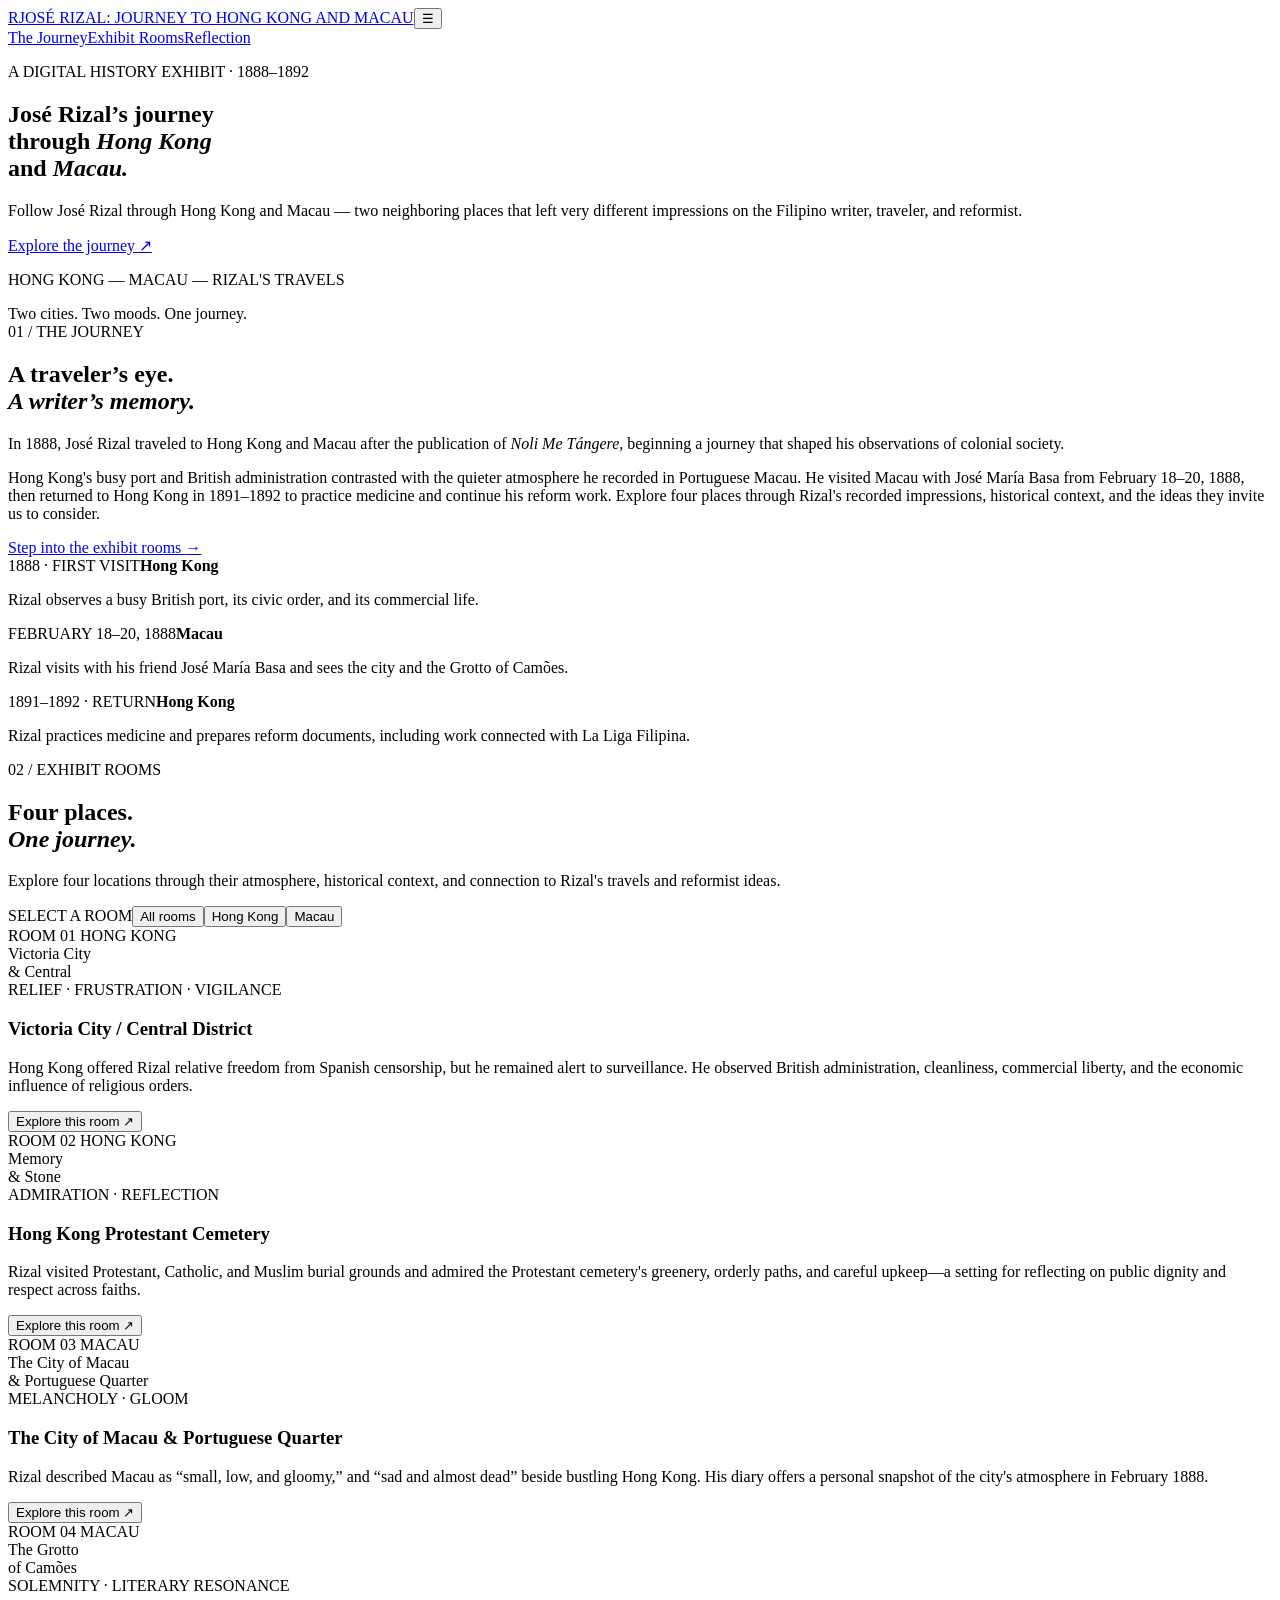
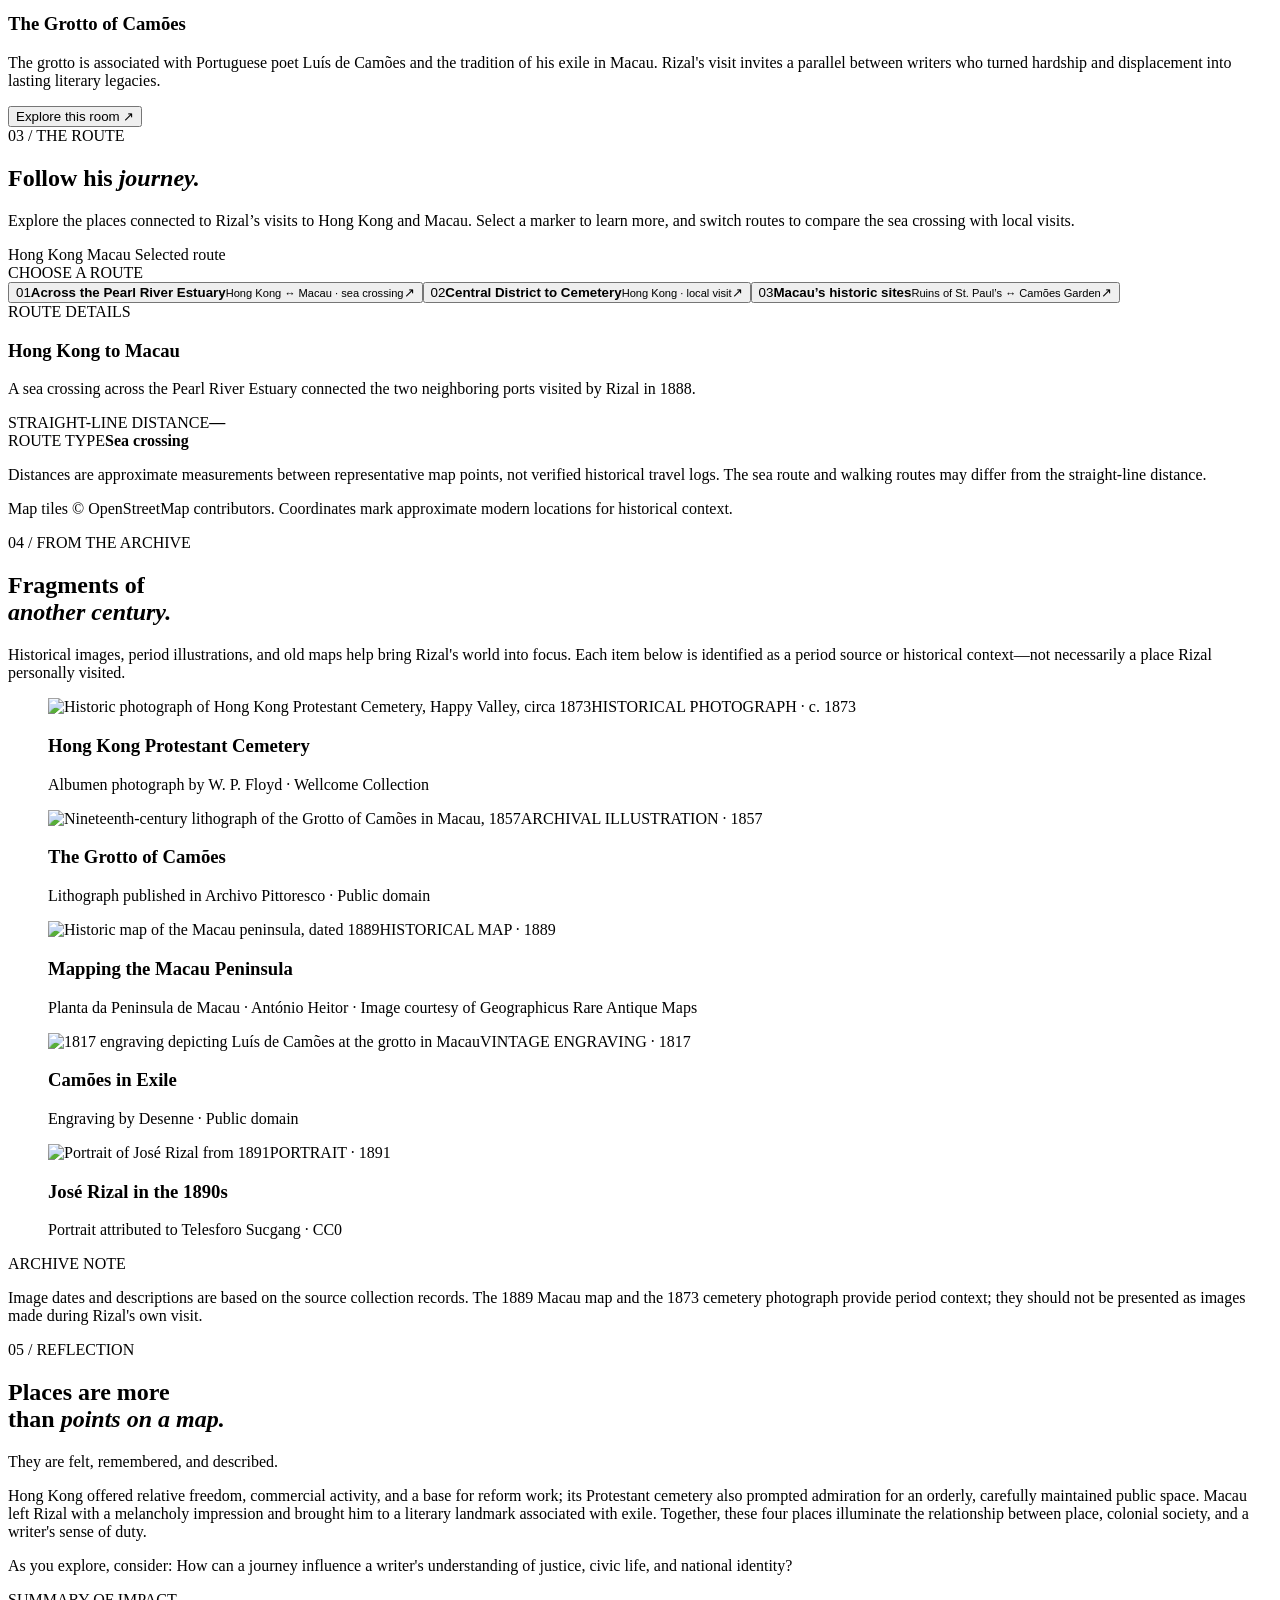
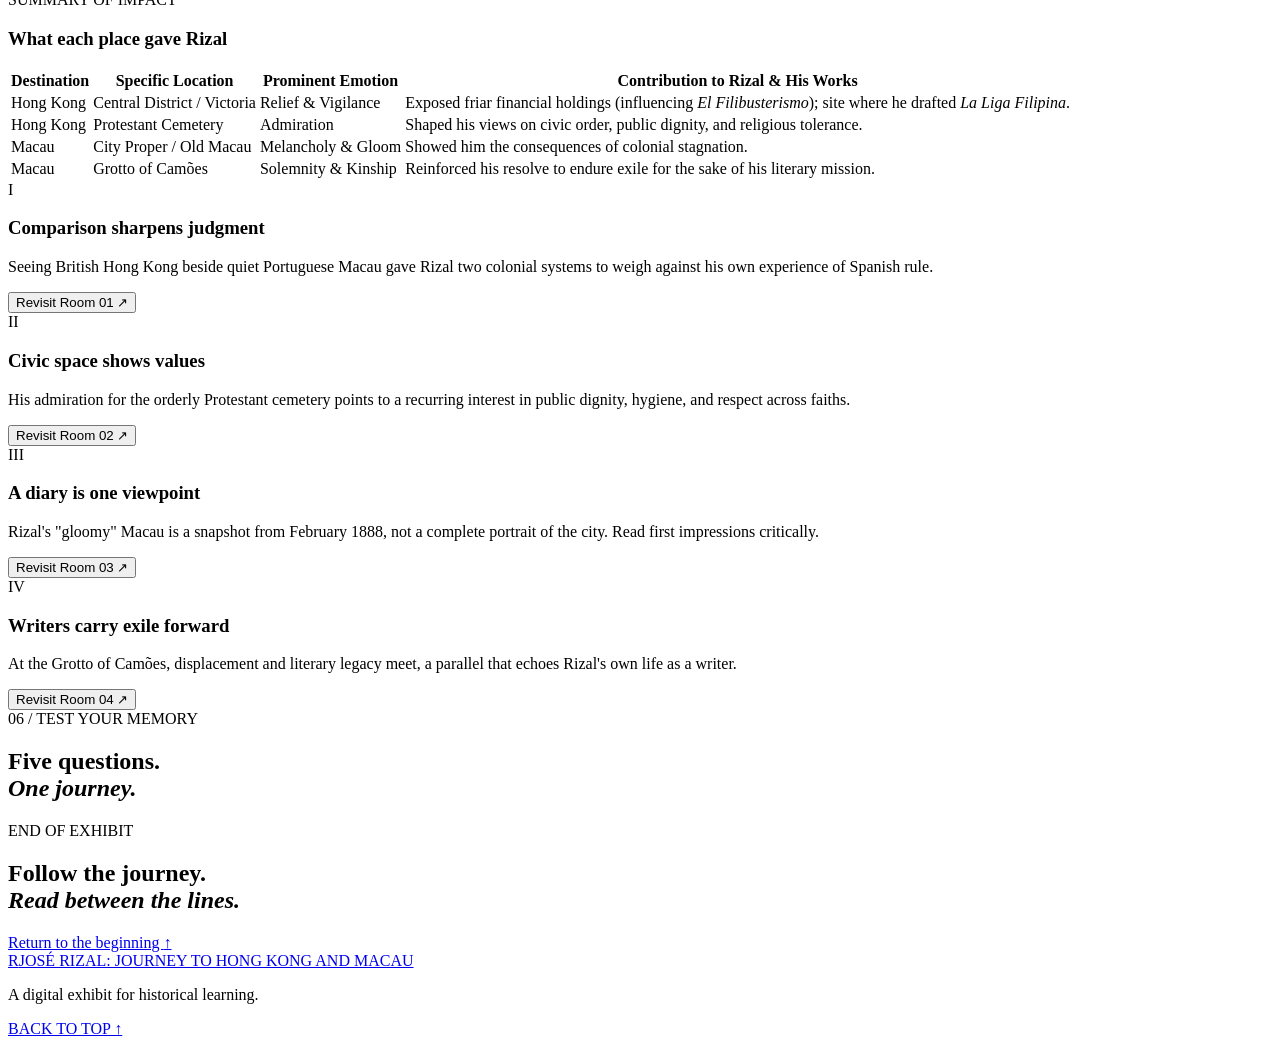
==== public/index.html @ ec613d75 "Add animation and design upgrades: progress bar, scroll reveal, animated route, hover effects, quiz " ====
<!DOCTYPE html>
<html lang="en">
<head>
<meta charset="UTF-8"><meta name="viewport" content="width=device-width, initial-scale=1">
<title>José Rizal: Journey to Hong Kong and Macau | Digital Exhibit</title>
<meta name="description" content="A digital exhibit tracing José Rizal's experiences in Hong Kong and Macau.">
<link rel="stylesheet" href="/theme.css">
<script src="https://cdn.tailwindcss.com"></script><script src="https://unpkg.com/alpinejs@3.x.x/dist/cdn.min.js" defer></script>
<link rel="preconnect" href="https://fonts.googleapis.com"><link href="https://fonts.googleapis.com/css2?family=DM+Sans:wght@400;500;600;700&family=Playfair+Display:wght@500;600;700&display=swap" rel="stylesheet">
<link rel="stylesheet" href="https://unpkg.com/leaflet@1.9.4/dist/leaflet.css" crossorigin=""/><style>.leaflet-container{font-family:"DM Sans",sans-serif}</style></head>
<body x-data="{menu:false, active:'all', modal:null}" class="antialiased">
<div class="progress-bar" id="pbar"></div><header class="site-nav"><a class="brand" href="#home"><span class="brand-mark">R</span><span>JOSÉ RIZAL: JOURNEY TO HONG KONG AND MACAU</span></a><button class="menu-toggle" @click="menu=!menu" aria-label="Toggle navigation">☰</button><nav :class="menu?'nav-links open':'nav-links'"><a href="#journey" @click="menu=false">The Journey</a><a href="#places" @click="menu=false">Exhibit Rooms</a><a href="#reflection" @click="menu=false">Reflection</a></nav></header>
<main id="home">
<section class="hero"><div class="hero-shade"></div><!-- Hero portrait removed as requested. --><div class="hero-copy"><p class="eyebrow"><span></span> A DIGITAL HISTORY EXHIBIT · 1888–1892</p><h1>José Rizal’s journey<br>through <em>Hong Kong</em><br>and <em>Macau.</em></h1><p class="hero-intro">Follow José Rizal through Hong Kong and Macau — two neighboring places that left very different impressions on the Filipino writer, traveler, and reformist.</p><a class="primary-link" href="/journey.html">Explore the journey <span>↗</span></a><p class="hero-note">HONG KONG <span>—</span> MACAU <span>—</span> RIZAL'S TRAVELS</p></div><!-- Travel Notes 1888–92 stamp removed for a cleaner hero. --><div class="hero-caption">Two cities. Two moods. One journey.</div></section>
<section id="journey" class="intro section-wrap"><div class="section-kicker">01 / THE JOURNEY</div><div class="intro-grid"><h2>A traveler’s eye.<br><em>A writer’s memory.</em></h2><div><p class="lead">In 1888, José Rizal traveled to Hong Kong and Macau after the publication of <em>Noli Me Tángere</em>, beginning a journey that shaped his observations of colonial society.</p><p>Hong Kong's busy port and British administration contrasted with the quieter atmosphere he recorded in Portuguese Macau. He visited Macau with José María Basa from February 18–20, 1888, then returned to Hong Kong in 1891–1892 to practice medicine and continue his reform work. Explore four places through Rizal's recorded impressions, historical context, and the ideas they invite us to consider.</p><a class="text-link" href="#places">Step into the exhibit rooms <span>→</span></a></div></div><div class="timeline"><div class="timeline-line"></div><div class="timeline-item"><span class="timeline-dot"></span><span class="timeline-date">1888 · FIRST VISIT</span><strong>Hong Kong</strong><p>Rizal observes a busy British port, its civic order, and its commercial life.</p></div><div class="timeline-item"><span class="timeline-dot"></span><span class="timeline-date">FEBRUARY 18–20, 1888</span><strong>Macau</strong><p>Rizal visits with his friend José María Basa and sees the city and the Grotto of Camões.</p></div><div class="timeline-item"><span class="timeline-dot"></span><span class="timeline-date">1891–1892 · RETURN</span><strong>Hong Kong</strong><p>Rizal practices medicine and prepares reform documents, including work connected with La Liga Filipina.</p></div></div></section>
<section id="places" class="rooms-section"><div class="section-wrap"><div class="section-kicker light">02 / EXHIBIT ROOMS</div><div class="rooms-heading"><div><h2>Four places.<br><em>One journey.</em></h2></div><p>Explore four locations through their atmosphere, historical context, and connection to Rizal's travels and reformist ideas.</p></div><div class="filter-row"><span>SELECT A ROOM</span><button :class="active==='all'?'filter active':'filter'" @click="active='all'">All rooms</button><button :class="active==='hongkong'?'filter active':'filter'" @click="active='hongkong'">Hong Kong</button><button :class="active==='macau'?'filter active':'filter'" @click="active='macau'">Macau</button></div>
<div class="room-grid"><article class="room-card" x-show="active==='all'||active==='hongkong'"><div class="room-image hongkong-image"><div class="image-label">ROOM 01 <span>HONG KONG</span></div><div class="image-overlay-title">Victoria City<br>& Central</div></div><div class="room-content"><div class="room-meta">RELIEF · FRUSTRATION · VIGILANCE</div><h3>Victoria City / Central District</h3><p>Hong Kong offered Rizal relative freedom from Spanish censorship, but he remained alert to surveillance. He observed British administration, cleanliness, commercial liberty, and the economic influence of religious orders.</p><button class="room-link" @click="modal='hongkong'">Explore this room <span>↗</span></button></div></article>
<article class="room-card" x-show="active==='all'||active==='hongkong'"><div class="room-image cemetery-image"><div class="image-label">ROOM 02 <span>HONG KONG</span></div><div class="image-overlay-title">Memory<br>& Stone</div></div><div class="room-content"><div class="room-meta">ADMIRATION · REFLECTION</div><h3>Hong Kong Protestant Cemetery</h3><p>Rizal visited Protestant, Catholic, and Muslim burial grounds and admired the Protestant cemetery's greenery, orderly paths, and careful upkeep—a setting for reflecting on public dignity and respect across faiths.</p><button class="room-link" @click="modal='cemetery'">Explore this room <span>↗</span></button></div></article>
<article class="room-card" x-show="active==='all'||active==='macau'"><div class="room-image portuguese-image"><div class="image-label">ROOM 03 <span>MACAU</span></div><div class="image-overlay-title">The City of Macau<br>& Portuguese Quarter</div></div><div class="room-content"><div class="room-meta">MELANCHOLY · GLOOM</div><h3>The City of Macau & Portuguese Quarter</h3><p>Rizal described Macau as “small, low, and gloomy,” and “sad and almost dead” beside bustling Hong Kong. His diary offers a personal snapshot of the city's atmosphere in February 1888.</p><button class="room-link" @click="modal='quarter'">Explore this room <span>↗</span></button></div></article>
<article class="room-card" x-show="active==='all'||active==='macau'"><div class="room-image camoes-image"><div class="image-label">ROOM 04 <span>MACAU</span></div><div class="image-overlay-title">The Grotto<br>of Camões</div></div><div class="room-content"><div class="room-meta">SOLEMNITY · LITERARY RESONANCE</div><h3>The Grotto of Camões</h3><p>The grotto is associated with Portuguese poet Luís de Camões and the tradition of his exile in Macau. Rizal's visit invites a parallel between writers who turned hardship and displacement into lasting literary legacies.</p><button class="room-link" @click="modal='camoes'">Explore this room <span>↗</span></button></div></article></div></div></section>
<section id="footsteps" class="footsteps-section"><div class="section-wrap"><div class="section-kicker">03 / THE ROUTE</div><div class="footsteps-heading"><div><h2>Follow his <em>journey.</em></h2></div><p>Explore the places connected to Rizal’s visits to Hong Kong and Macau. Select a marker to learn more, and switch routes to compare the sea crossing with local visits.</p></div><div class="footsteps-layout"><div class="footsteps-map-wrap"><div id="rizal-map" aria-label="Interactive map of José Rizal's Hong Kong and Macau journey"></div><div class="map-legend"><span><i class="legend-dot hk-dot"></i> Hong Kong</span><span><i class="legend-dot macau-dot"></i> Macau</span><span><i class="legend-line"></i> Selected route</span></div></div><aside class="route-panel"><div class="route-panel-kicker">CHOOSE A ROUTE</div><button class="route-choice active" data-route="ferry"><span class="route-number">01</span><span><strong>Across the Pearl River Estuary</strong><small>Hong Kong ↔ Macau · sea crossing</small></span><span class="route-arrow">↗</span></button><button class="route-choice" data-route="cemetery"><span class="route-number">02</span><span><strong>Central District to Cemetery</strong><small>Hong Kong · local visit</small></span><span class="route-arrow">↗</span></button><button class="route-choice" data-route="macau"><span class="route-number">03</span><span><strong>Macau’s historic sites</strong><small>Ruins of St. Paul’s ↔ Camões Garden</small></span><span class="route-arrow">↗</span></button><div class="route-detail" aria-live="polite"><span class="route-panel-kicker">ROUTE DETAILS</span><h3 id="route-title">Hong Kong to Macau</h3><p id="route-description">A sea crossing across the Pearl River Estuary connected the two neighboring ports visited by Rizal in 1888.</p><div class="route-stats"><div><span>STRAIGHT-LINE DISTANCE</span><strong id="route-distance">—</strong></div><div><span>ROUTE TYPE</span><strong id="route-type">Sea crossing</strong></div></div><p class="route-note">Distances are approximate measurements between representative map points, not verified historical travel logs. The sea route and walking routes may differ from the straight-line distance.</p></div></aside></div><p class="map-source-note">Map tiles © OpenStreetMap contributors. Coordinates mark approximate modern locations for historical context.</p></div></section><section id="archive" class="archive-section"><div class="section-wrap"><div class="section-kicker">04 / FROM THE ARCHIVE</div><div class="archive-heading"><div><h2>Fragments of<br><em>another century.</em></h2></div><p>Historical images, period illustrations, and old maps help bring Rizal's world into focus. Each item below is identified as a period source or historical context—not necessarily a place Rizal personally visited.</p></div><div class="archive-grid"><figure class="archive-card archive-wide"><img src="/cemetery-happy-valley.jpg" onerror="this.onerror=null;this.src='https://wellcomecollection.org/works/pehvdbnn/images?id=29767i&canvas=1200,800&fit=scale-down'" alt="Historic photograph of Hong Kong Protestant Cemetery, Happy Valley, circa 1873" loading="lazy"><span class="archive-type">HISTORICAL PHOTOGRAPH · c. 1873</span><h3>Hong Kong Protestant Cemetery</h3><p>Albumen photograph by W. P. Floyd · Wellcome Collection</p></figure><figure class="archive-card"><img src="https://commons.wikimedia.org/wiki/Special:FilePath/Macau%2C_Gruta_de_Cam%C3%B5es_-_Archivo_Pittoresco_%28Tomo_I%2C_n.%C2%BA_3%29.png" alt="Nineteenth-century lithograph of the Grotto of Camões in Macau, 1857" loading="lazy"><span class="archive-type">ARCHIVAL ILLUSTRATION · 1857</span><h3>The Grotto of Camões</h3><p>Lithograph published in Archivo Pittoresco · Public domain</p></figure><figure class="archive-card"><img src="/macau-map-1889.jpg" onerror="this.onerror=null;this.src='https://tile.loc.gov/storage-services/service/gmd/gmd5/g7824/g7824m/gct00001/'" style="object-position:center 68%" alt="Historic map of the Macau peninsula, dated 1889" loading="lazy"><span class="archive-type">HISTORICAL MAP · 1889</span><h3>Mapping the Macau Peninsula</h3><p>Planta da Peninsula de Macau · António Heitor · Image courtesy of Geographicus Rare Antique Maps</p></figure><figure class="archive-card"><img src="https://commons.wikimedia.org/wiki/Special:FilePath/Desenne_-_Cam%C3%B5es_na_gruta_de_Macau.jpg" alt="1817 engraving depicting Luís de Camões at the grotto in Macau" loading="lazy"><span class="archive-type">VINTAGE ENGRAVING · 1817</span><h3>Camões in Exile</h3><p>Engraving by Desenne · Public domain</p></figure><figure class="archive-card"><img src="https://commons.wikimedia.org/wiki/Special:FilePath/Portrait_of_Jos%C3%A9_Rizal_%281891%29.jpg" alt="Portrait of José Rizal from 1891" loading="lazy"><span class="archive-type">PORTRAIT · 1891</span><h3>José Rizal in the 1890s</h3><p>Portrait attributed to Telesforo Sucgang · CC0</p></figure></div><div class="archive-note"><span>ARCHIVE NOTE</span><p>Image dates and descriptions are based on the source collection records. The 1889 Macau map and the 1873 cemetery photograph provide period context; they should not be presented as images made during Rizal's own visit.</p></div></div></section><section id="reflection" class="reflection section-wrap"><div class="section-kicker">05 / REFLECTION</div><div class="reflection-grid"><div><h2>Places are more<br>than <em>points on a map.</em></h2></div><div><p class="lead">They are felt, remembered, and described.</p><p>Hong Kong offered relative freedom, commercial activity, and a base for reform work; its Protestant cemetery also prompted admiration for an orderly, carefully maintained public space. Macau left Rizal with a melancholy impression and brought him to a literary landmark associated with exile. Together, these four places illuminate the relationship between place, colonial society, and a writer's sense of duty.</p><p class="reflection-small">As you explore, consider: How can a journey influence a writer's understanding of justice, civic life, and national identity?</p></div></div><div class="impact"><div class="section-kicker">SUMMARY OF IMPACT</div><h3 class="impact-title">What each place gave Rizal</h3><div class="impact-scroll"><table class="impact-table"><thead><tr><th>Destination</th><th>Specific Location</th><th>Prominent Emotion</th><th>Contribution to Rizal &amp; His Works</th></tr></thead><tbody><tr><td>Hong Kong</td><td>Central District / Victoria</td><td>Relief &amp; Vigilance</td><td>Exposed friar financial holdings (influencing <em>El Filibusterismo</em>); site where he drafted <em>La Liga Filipina</em>.</td></tr><tr><td>Hong Kong</td><td>Protestant Cemetery</td><td>Admiration</td><td>Shaped his views on civic order, public dignity, and religious tolerance.</td></tr><tr><td>Macau</td><td>City Proper / Old Macau</td><td>Melancholy &amp; Gloom</td><td>Showed him the consequences of colonial stagnation.</td></tr><tr><td>Macau</td><td>Grotto of Camões</td><td>Solemnity &amp; Kinship</td><td>Reinforced his resolve to endure exile for the sake of his literary mission.</td></tr></tbody></table></div></div><div class="takeaways"><div class="takeaway"><span class="takeaway-num">I</span><h3>Comparison sharpens judgment</h3><p>Seeing British Hong Kong beside quiet Portuguese Macau gave Rizal two colonial systems to weigh against his own experience of Spanish rule.</p><button class="room-link" @click="modal='hongkong'">Revisit Room 01 <span>↗</span></button></div><div class="takeaway"><span class="takeaway-num">II</span><h3>Civic space shows values</h3><p>His admiration for the orderly Protestant cemetery points to a recurring interest in public dignity, hygiene, and respect across faiths.</p><button class="room-link" @click="modal='cemetery'">Revisit Room 02 <span>↗</span></button></div><div class="takeaway"><span class="takeaway-num">III</span><h3>A diary is one viewpoint</h3><p>Rizal's "gloomy" Macau is a snapshot from February 1888, not a complete portrait of the city. Read first impressions critically.</p><button class="room-link" @click="modal='quarter'">Revisit Room 03 <span>↗</span></button></div><div class="takeaway"><span class="takeaway-num">IV</span><h3>Writers carry exile forward</h3><p>At the Grotto of Camões, displacement and literary legacy meet, a parallel that echoes Rizal's own life as a writer.</p><button class="room-link" @click="modal='camoes'">Revisit Room 04 <span>↗</span></button></div></div></section>
<section id="quiz" class="quiz section-wrap" x-data="quiz()"><div class="section-kicker">06 / TEST YOUR MEMORY</div><h2 class="quiz-title">Five questions.<br><em>One journey.</em></h2><div class="quiz-card"><template x-if="!done"><div><div class="quiz-count" x-text="'QUESTION '+(i+1)+' OF '+qs.length"></div><h3 x-text="qs[i].q"></h3><div class="quiz-options"><template x-for="(opt,n) in qs[i].o" :key="n"><button class="quiz-opt" :class="picked===null?'':(n===qs[i].a?'right':(n===picked?'wrong':'dim'))" @click="pick(n)" x-text="opt"></button></template></div><div class="quiz-foot" x-show="picked!==null"><span x-text="picked===qs[i].a?'Correct!':'Not quite. The right answer is highlighted.'"></span><button class="room-link" @click="next()" x-text="i<qs.length-1?'Next question →':'See my score →'"></button></div></div></template><template x-if="done"><div class="quiz-result"><div class="quiz-score" x-text="score+' / '+qs.length"></div><p x-text="score===qs.length?'A perfect journey. You read the exhibit closely.':(score>=3?'Well traveled. Revisit a room to sharpen the details.':'A good start. Step back into the rooms and try again.')"></p><button class="primary-link" @click="restart()">Try again <span>↻</span></button></div></template></div></section>
<section class="closing"><div class="closing-inner"><p class="eyebrow">END OF EXHIBIT</p><h2>Follow the journey.<br><em>Read between the lines.</em></h2><a class="primary-link" href="#home">Return to the beginning <span>↑</span></a></div></section>
</main><footer><a class="brand" href="#home"><span class="brand-mark">R</span><span>JOSÉ RIZAL: JOURNEY TO HONG KONG AND MACAU</span></a><p>A digital exhibit for historical learning.</p><a href="#home">BACK TO TOP ↑</a></footer>
<div class="modal-backdrop" x-show="modal" x-transition.opacity @click.self="modal=null" @keydown.escape.window="modal=null" style="display:none"><section class="exhibit-modal" role="dialog" aria-modal="true"><button class="modal-close" @click="modal=null" aria-label="Close exhibit">×</button><template x-if="modal==='hongkong'"><div><p class="section-kicker">ROOM 01 / HONG KONG</p><h2>Victoria City / Central District</h2><p class="modal-lead">A bustling port and a meeting place of cultures.</p><p><strong>Prominent emotion: relief mixed with frustration and vigilance.</strong></p><p><strong>Historical context</strong><br>Rizal first visited Hong Kong in 1888 and returned in 1891–1892, when he set up an eye-clinic practice. Away from Spanish colonial authority, he could observe a different system of administration, although he remained concerned about surveillance by Spanish agents, including José Sainz de Varanda.</p><p><strong>Observations and contribution</strong><br>He noted the city's cleanliness, commercial activity, and relative freedom of expression. His observations of the Dominican Order's property and financial holdings formed part of the wider context of his criticism of friar power, themes also explored in <em>El Filibusterismo</em>. During his 1892 stay, Hong Kong was a base for preparing the constitution and bylaws of <em>La Liga Filipina</em> and translating the <em>Declaration of the Rights of Man</em> into Tagalog (<em>Ang Mga Karapatan ng Tao</em>).</p><p class="modal-note">REFLECTION · How can comparing two colonial systems shape a person's ideas about governance, liberty, and reform?</p></div></template><template x-if="modal==='cemetery'"><div><p class="section-kicker">ROOM 02 / HONG KONG</p><h2>Hong Kong Protestant Cemetery</h2><p class="modal-lead">A place of memory within a changing city.</p><p><strong>Prominent emotion: admiration and reflection.</strong></p><p><strong>Historical context</strong><br>During his Hong Kong visits, Rizal toured local burial grounds, including Protestant, Catholic, and Muslim cemeteries. He was particularly struck by the Protestant cemetery's greenery, orderly pathways, and careful maintenance.</p><p><strong>Observations and contribution</strong><br>The cemetery gave him an example of a shared civic space maintained with dignity. The scene connects with broader reform-minded themes of public hygiene, civic responsibility, and respect among religious communities; this connection is best presented as an interpretation of his observations rather than proof of a single cause for his later ideas.</p><p class="modal-note">REFLECTION · What can the care of a public place reveal about a community's values?</p></div></template><template x-if="modal==='quarter'"><div><p class="section-kicker">ROOM 03 / MACAU</p><h2>The City of Macau & Portuguese Quarter</h2><p class="modal-lead">A historic urban landscape shaped by cultural exchange.</p><p><strong>Prominent emotion: melancholy and gloom.</strong></p><p><strong>Historical context</strong><br>Rizal visited Macau with José María Basa from February 18–20, 1888. In his diary, he described Macau as “small, low, and gloomy,” and as “sad and almost dead” compared with the bustling energy of Hong Kong.</p><p><strong>Observations and contribution</strong><br>His comparison offers a lens for discussing colonial stagnation and the limits of imperial presence alone as a measure of progress. The exhibit connects this impression to the importance of education, commerce, and civic engagement, while recognizing that a diary records one traveler's perspective rather than a complete assessment of Macau.</p><p class="modal-note">REFLECTION · Does a city's architecture tell the whole story of its social and economic life?</p></div></template><template x-if="modal==='camoes'"><div><p class="section-kicker">ROOM 04 / MACAU</p><h2>The Grotto of Camões</h2><p class="modal-lead">A literary landmark associated with exile and memory.</p><p><strong>Prominent emotion: solemnity and literary resonance.</strong></p><p>Rizal visited the grotto dedicated to Luís de Camões, Portugal's national poet, who is traditionally associated with composing part of his epic <em>Os Lusíadas</em> during exile in Macau. As a writer whose nationalist work also brought persecution and displacement, Rizal's visit invites a thoughtful parallel between literary service and devotion to one's country.</p><p class="modal-note">LOOK CLOSER · Consider how writers transform experiences of displacement into works that preserve cultural memory and national identity.</p></div></template></section></div>
<script src="https://unpkg.com/leaflet@1.9.4/dist/leaflet.js" crossorigin=""></script><script>
(function(){
if(!document.getElementById('rizal-map')||typeof L==='undefined')return;
const points={
 clinic:{name:'Central District / Rizal’s Hong Kong clinic area',coords:[22.2819,114.1550],region:'Hong Kong',note:'A representative point in Central District. Exact historical clinic coordinates are not asserted.'},
 cemetery:{name:'Hong Kong Protestant Cemetery',coords:[22.2687,114.1835],region:'Hong Kong',note:'The historic cemetery in Happy Valley, associated with Rizal’s observations of Hong Kong burial grounds.'},
 macau:{name:'Ruins of St. Paul’s',coords:[22.1977,113.5408],region:'Macau',note:'A landmark in the historic centre of Macau.'},
 camoes:{name:'Camões Garden and Grotto',coords:[22.2014,113.5428],region:'Macau',note:'The garden and grotto dedicated to the Portuguese poet Luís de Camões.'}
};
const map=L.map('rizal-map',{scrollWheelZoom:false}).setView([22.245,113.86],9);
L.tileLayer('https://{s}.tile.openstreetmap.org/{z}/{x}/{y}.png',{maxZoom:18,attribution:'&copy; OpenStreetMap contributors'}).addTo(map);
const colors={hk:'#a83d31',macau:'#334c40'};
Object.keys(points).forEach(k=>{const p=points[k];const color=k==='clinic'||k==='cemetery'?colors.hk:colors.macau;L.circleMarker(p.coords,{radius:7,color:'#fff',weight:2,fillColor:color,fillOpacity:1}).addTo(map).bindPopup('<strong>'+p.name+'</strong><br>'+p.region+'<br><span>'+p.note+'</span>');});
const ferryLine=L.polyline([points.clinic.coords,points.macau.coords],{color:'#a83d31',weight:4,opacity:.9,dashArray:'8 8',className:'route-flow'}).addTo(map);
const cemeteryLine=L.polyline([points.clinic.coords,points.cemetery.coords],{color:'#a83d31',weight:4,opacity:.9}).addTo(map);
const macauLine=L.polyline([points.macau.coords,points.camoes.coords],{color:'#334c40',weight:4,opacity:.9}).addTo(map);
function distance(a,b){const R=6371,rad=x=>x*Math.PI/180;const dLat=rad(b[0]-a[0]),dLon=rad(b[1]-a[1]);const h=Math.sin(dLat/2)**2+Math.cos(rad(a[0]))*Math.cos(rad(b[0]))*Math.sin(dLon/2)**2;return R*2*Math.atan2(Math.sqrt(h),Math.sqrt(1-h));}
function km(a,b){const n=distance(a,b);return n<1?(n*1000).toFixed(0)+' m':n.toFixed(1)+' km';}
const routes={
 ferry:{title:'Hong Kong to Macau',description:'A sea crossing across the Pearl River Estuary connected the two neighboring ports visited by Rizal in 1888.',distance:km(points.clinic.coords,points.macau.coords),type:'Sea crossing',line:ferryLine,bounds:[points.clinic.coords,points.macau.coords],show:['clinic','macau']},
 cemetery:{title:'Central District to Protestant Cemetery',description:'Compare Central District with the Protestant Cemetery in Happy Valley. The distance shown is straight-line, not a verified walking itinerary.',distance:km(points.clinic.coords,points.cemetery.coords),type:'Local visit',line:cemeteryLine,bounds:[points.clinic.coords,points.cemetery.coords],show:['clinic','cemetery']},
 macau:{title:'Macau historic sites',description:'Two nearby landmarks in Macau’s historic centre: the Ruins of St. Paul’s and Camões Garden and Grotto.',distance:km(points.macau.coords,points.camoes.coords),type:'Local visit',line:macauLine,bounds:[points.macau.coords,points.camoes.coords],show:['macau','camoes']}
};
function selectRoute(key){const r=routes[key];Object.keys(routes).forEach(k=>routes[k].line.setStyle({opacity:k===key?0.95:0.12,weight:k===key?4:2}));document.querySelectorAll('.route-choice').forEach(b=>b.classList.toggle('active',b.dataset.route===key));document.getElementById('route-title').textContent=r.title;document.getElementById('route-description').textContent=r.description;document.getElementById('route-distance').textContent=r.distance;document.getElementById('route-type').textContent=r.type;map.fitBounds(r.bounds,{padding:[45,45]});}
document.querySelectorAll('.route-choice').forEach(b=>b.addEventListener('click',()=>selectRoute(b.dataset.route)));
selectRoute('ferry');
setTimeout(()=>map.invalidateSize(),250);
})();
</script><script>
document.addEventListener('alpine:init',()=>{Alpine.data('quiz',()=>({i:0,picked:null,score:0,done:false,qs:[
{q:'Who traveled with Rizal to Macau in February 1888?',o:['José María Basa','José Sainz de Varanda','António Heitor','Luís de Camões'],a:0},
{q:'How did Rizal describe Macau in his diary?',o:['“Grand and glittering”','“Small, low, and gloomy”','“Loud and crowded”','“Bright and prosperous”'],a:1},
{q:'Which Hong Kong burial ground did Rizal admire most?',o:['The Muslim cemetery','The Catholic cemetery','The Protestant cemetery','A temple graveyard'],a:2},
{q:'What was prepared in Hong Kong during his 1892 stay?',o:['A map of Macau','The constitution and bylaws of La Liga Filipina','A treaty with Portugal','A Spanish dictionary'],a:1},
{q:'Whose grotto did Rizal visit in Macau?',o:['Vasco da Gama','Francis Xavier','Luís de Camões','Ferdinand Magellan'],a:2}],
pick(n){if(this.picked!==null)return;this.picked=n;if(n===this.qs[this.i].a)this.score++},
next(){if(this.i<this.qs.length-1){this.i++;this.picked=null}else{this.done=true}},
restart(){this.i=0;this.picked=null;this.score=0;this.done=false}}))});
(function(){
var bar=document.getElementById('pbar');
function onScroll(){var h=document.documentElement;var max=h.scrollHeight-h.clientHeight;if(bar)bar.style.width=(max>0?(h.scrollTop/max)*100:0)+'%'}
window.addEventListener('scroll',onScroll,{passive:true});onScroll();
if(window.matchMedia('(prefers-reduced-motion: reduce)').matches||!('IntersectionObserver' in window))return;
var io=new IntersectionObserver(function(es){es.forEach(function(e){if(e.isIntersecting){e.target.classList.add('in');io.unobserve(e.target)}})},{threshold:.12});
document.querySelectorAll('.intro-grid,.timeline-item,.room-card,.footsteps-layout,.archive-card,.impact,.takeaway,.reflection-grid,.quiz-card').forEach(function(el,k){el.classList.add('reveal');el.style.transitionDelay=((k%3)*90)+'ms';io.observe(el)});
})();
</script><style>@media(max-width:900px){.footsteps-layout{grid-template-columns:1fr}.footsteps-heading{display:block}.footsteps-heading>p{margin-top:18px}#rizal-map{height:420px}}@media(max-width:720px){.footsteps-section .section-wrap{padding-top:70px;padding-bottom:70px}.footsteps-heading h2{font-size:43px}.footsteps-layout{gap:16px}.route-panel{padding:17px}#rizal-map{height:360px;min-height:320px}.route-stats{grid-template-columns:1fr 1fr}}@media(prefers-reduced-motion:reduce){.route-choice{transition:none}}</style></body></html>
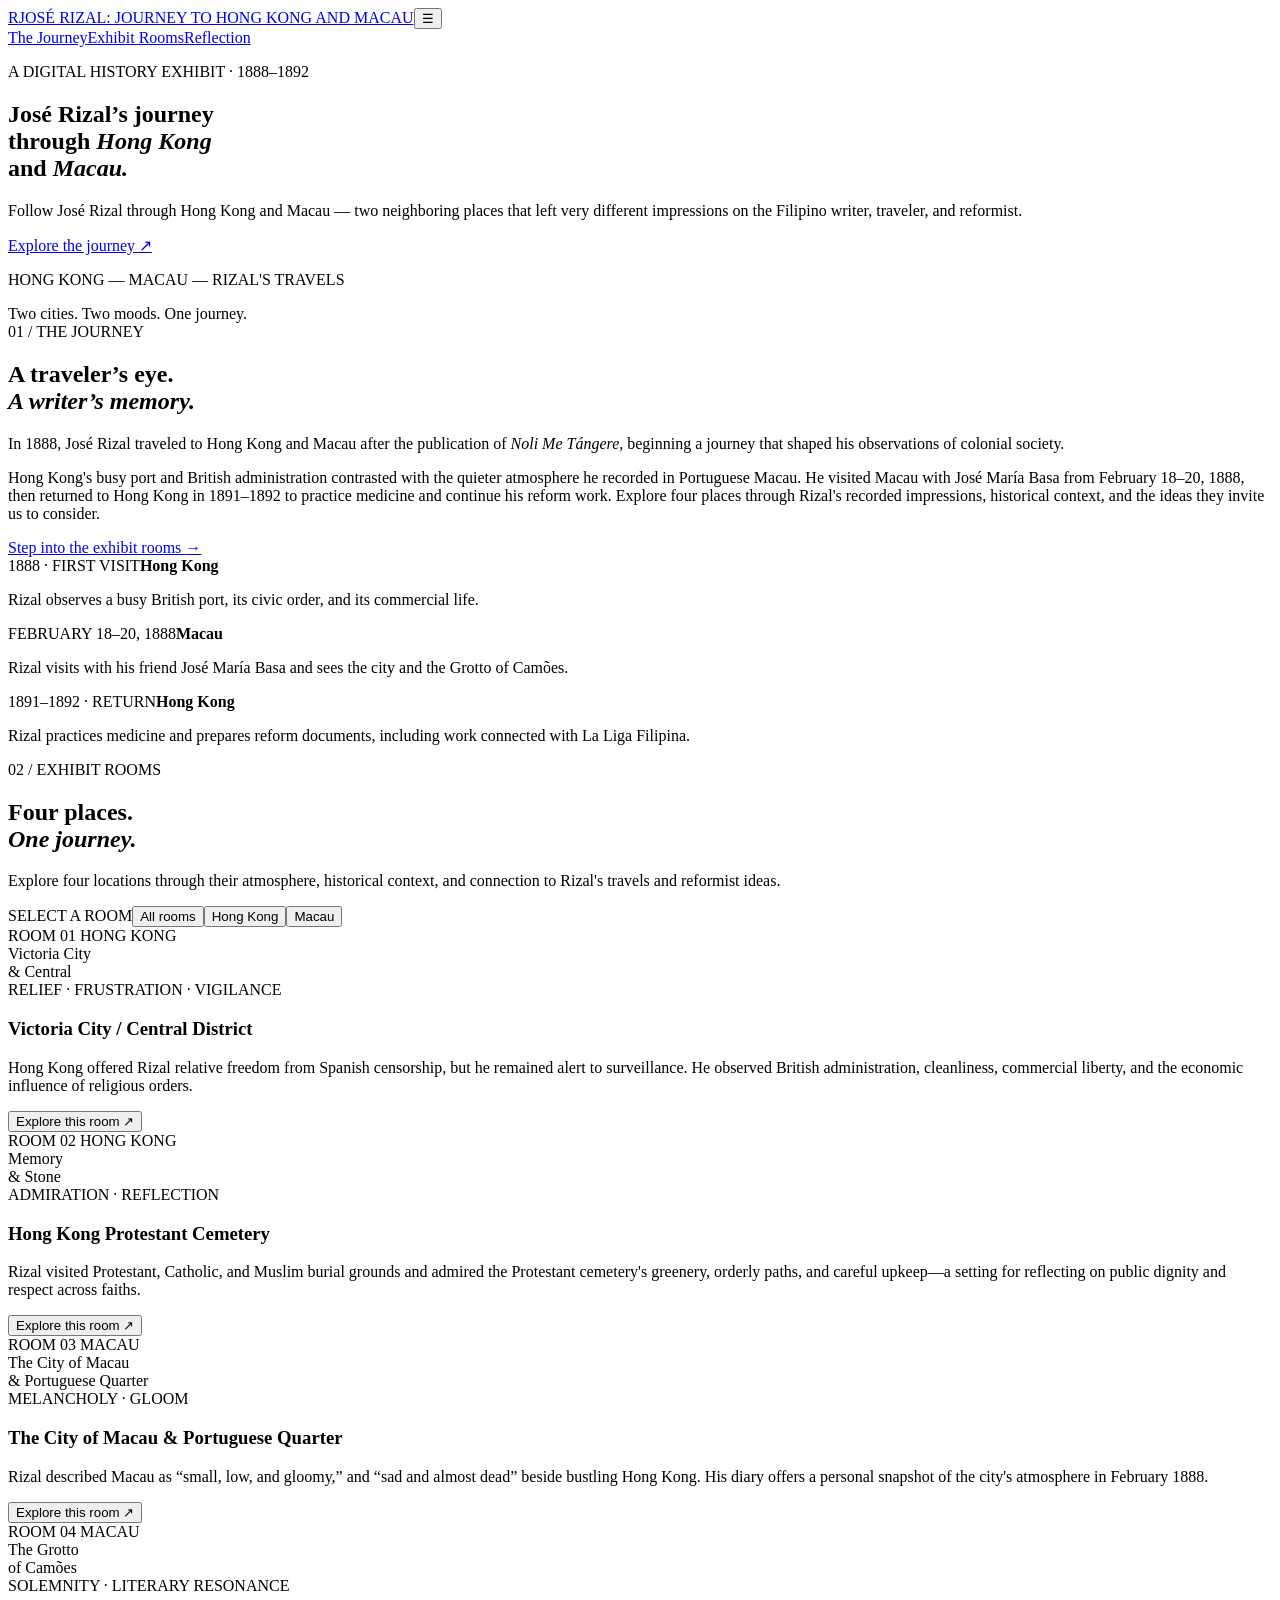
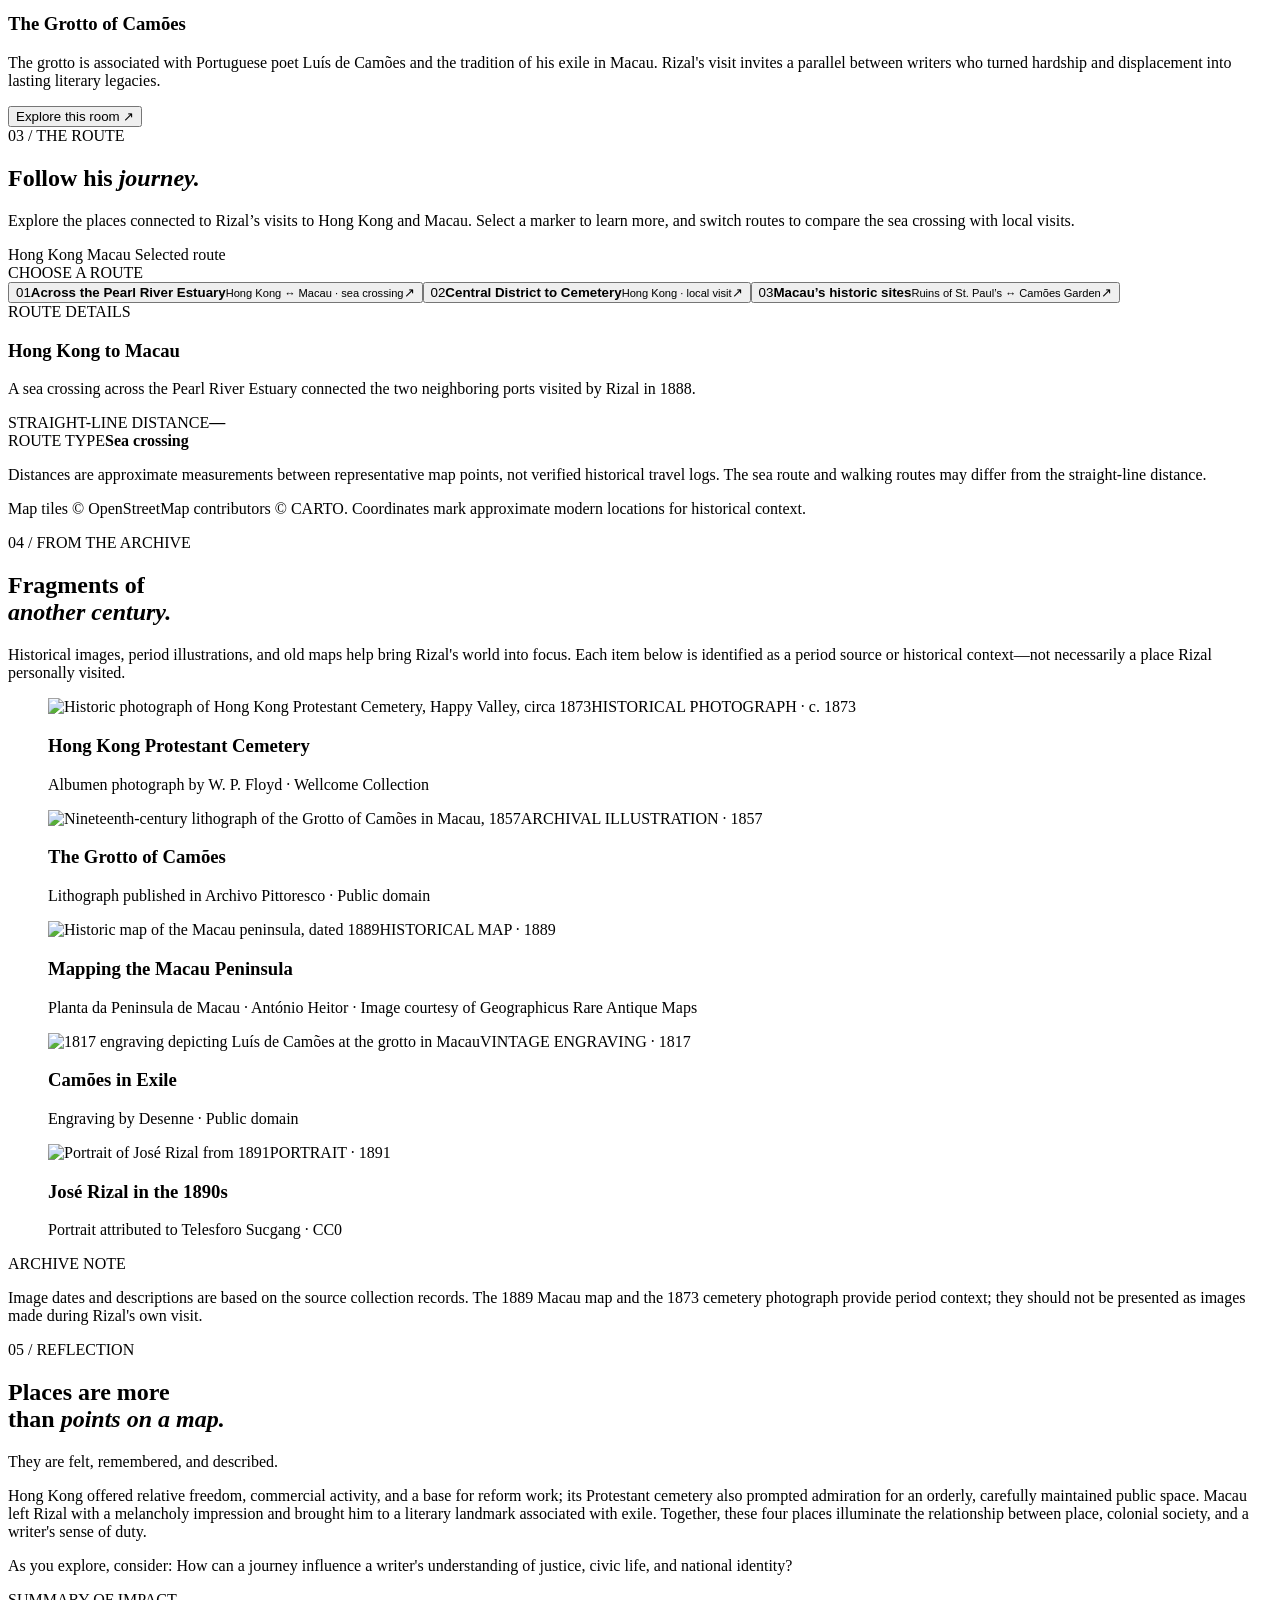
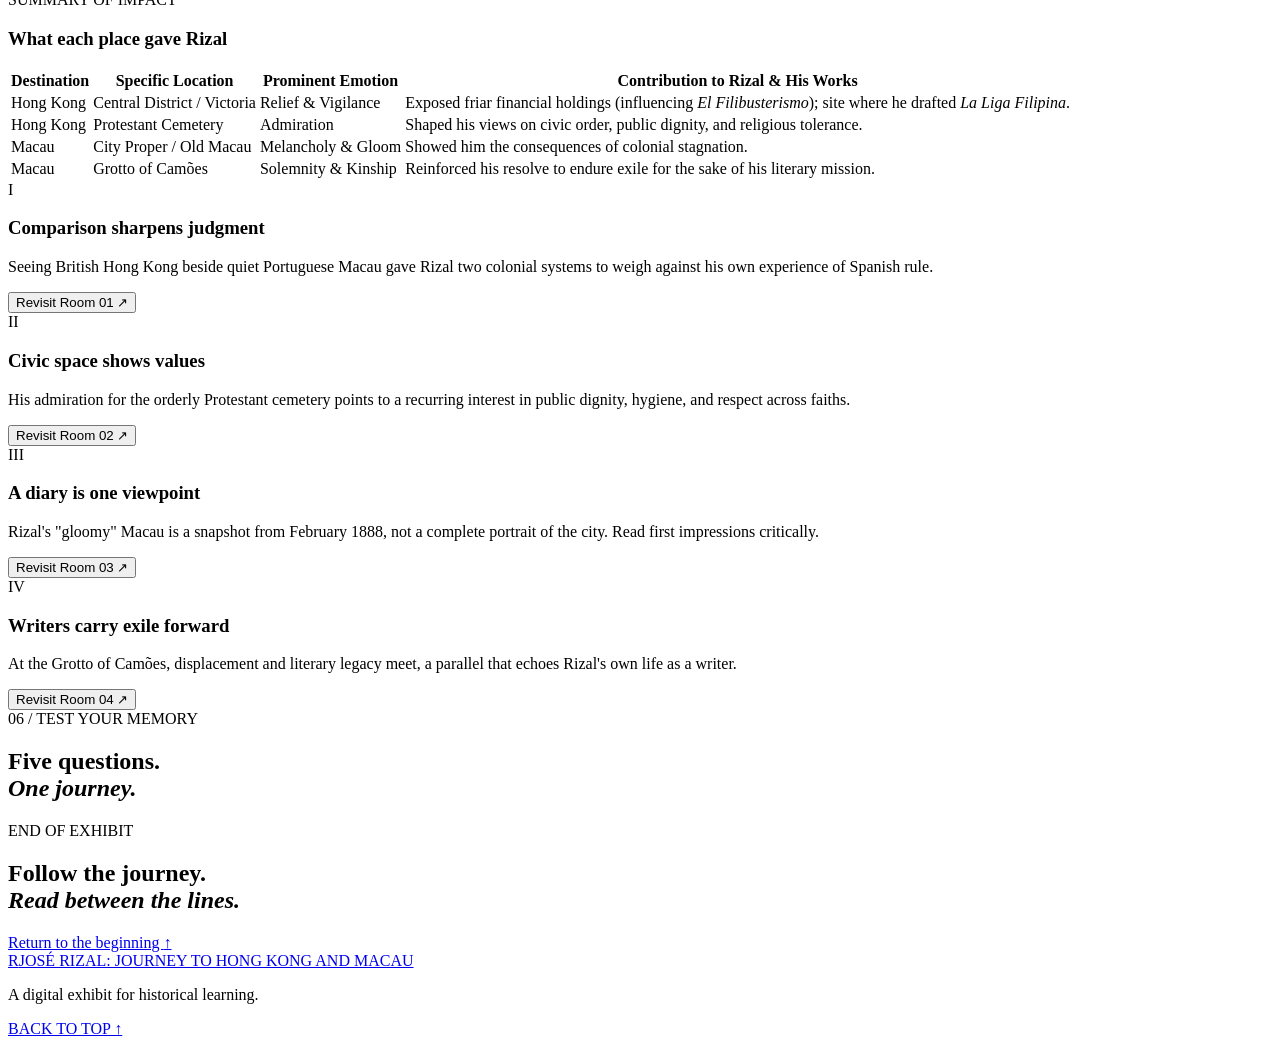
==== commit 43cf7488: "Make the map look clean and neat Lighter CARTO map style, drawn ferry and footprint icons instead of" ====
--- a/public/index.html
+++ b/public/index.html
@@ -18,7 +18,7 @@
 <article class="room-card" x-show="active==='all'||active==='hongkong'"><div class="room-image cemetery-image"><div class="image-label">ROOM 02 <span>HONG KONG</span></div><div class="image-overlay-title">Memory<br>& Stone</div></div><div class="room-content"><div class="room-meta">ADMIRATION · REFLECTION</div><h3>Hong Kong Protestant Cemetery</h3><p>Rizal visited Protestant, Catholic, and Muslim burial grounds and admired the Protestant cemetery's greenery, orderly paths, and careful upkeep—a setting for reflecting on public dignity and respect across faiths.</p><button class="room-link" @click="modal='cemetery'">Explore this room <span>↗</span></button></div></article>
 <article class="room-card" x-show="active==='all'||active==='macau'"><div class="room-image portuguese-image"><div class="image-label">ROOM 03 <span>MACAU</span></div><div class="image-overlay-title">The City of Macau<br>& Portuguese Quarter</div></div><div class="room-content"><div class="room-meta">MELANCHOLY · GLOOM</div><h3>The City of Macau & Portuguese Quarter</h3><p>Rizal described Macau as “small, low, and gloomy,” and “sad and almost dead” beside bustling Hong Kong. His diary offers a personal snapshot of the city's atmosphere in February 1888.</p><button class="room-link" @click="modal='quarter'">Explore this room <span>↗</span></button></div></article>
 <article class="room-card" x-show="active==='all'||active==='macau'"><div class="room-image camoes-image"><div class="image-label">ROOM 04 <span>MACAU</span></div><div class="image-overlay-title">The Grotto<br>of Camões</div></div><div class="room-content"><div class="room-meta">SOLEMNITY · LITERARY RESONANCE</div><h3>The Grotto of Camões</h3><p>The grotto is associated with Portuguese poet Luís de Camões and the tradition of his exile in Macau. Rizal's visit invites a parallel between writers who turned hardship and displacement into lasting literary legacies.</p><button class="room-link" @click="modal='camoes'">Explore this room <span>↗</span></button></div></article></div></div></section>
-<section id="footsteps" class="footsteps-section"><div class="section-wrap"><div class="section-kicker">03 / THE ROUTE</div><div class="footsteps-heading"><div><h2>Follow his <em>journey.</em></h2></div><p>Explore the places connected to Rizal’s visits to Hong Kong and Macau. Select a marker to learn more, and switch routes to compare the sea crossing with local visits.</p></div><div class="footsteps-layout"><div class="footsteps-map-wrap"><div id="rizal-map" aria-label="Interactive map of José Rizal's Hong Kong and Macau journey"></div><div class="map-legend"><span><i class="legend-dot hk-dot"></i> Hong Kong</span><span><i class="legend-dot macau-dot"></i> Macau</span><span><i class="legend-line"></i> Selected route</span></div></div><aside class="route-panel"><div class="route-panel-kicker">CHOOSE A ROUTE</div><button class="route-choice active" data-route="ferry"><span class="route-number">01</span><span><strong>Across the Pearl River Estuary</strong><small>Hong Kong ↔ Macau · sea crossing</small></span><span class="route-arrow">↗</span></button><button class="route-choice" data-route="cemetery"><span class="route-number">02</span><span><strong>Central District to Cemetery</strong><small>Hong Kong · local visit</small></span><span class="route-arrow">↗</span></button><button class="route-choice" data-route="macau"><span class="route-number">03</span><span><strong>Macau’s historic sites</strong><small>Ruins of St. Paul’s ↔ Camões Garden</small></span><span class="route-arrow">↗</span></button><div class="route-detail" aria-live="polite"><span class="route-panel-kicker">ROUTE DETAILS</span><h3 id="route-title">Hong Kong to Macau</h3><p id="route-description">A sea crossing across the Pearl River Estuary connected the two neighboring ports visited by Rizal in 1888.</p><div class="route-stats"><div><span>STRAIGHT-LINE DISTANCE</span><strong id="route-distance">—</strong></div><div><span>ROUTE TYPE</span><strong id="route-type">Sea crossing</strong></div></div><p class="route-note">Distances are approximate measurements between representative map points, not verified historical travel logs. The sea route and walking routes may differ from the straight-line distance.</p></div></aside></div><p class="map-source-note">Map tiles © OpenStreetMap contributors. Coordinates mark approximate modern locations for historical context.</p></div></section><section id="archive" class="archive-section"><div class="section-wrap"><div class="section-kicker">04 / FROM THE ARCHIVE</div><div class="archive-heading"><div><h2>Fragments of<br><em>another century.</em></h2></div><p>Historical images, period illustrations, and old maps help bring Rizal's world into focus. Each item below is identified as a period source or historical context—not necessarily a place Rizal personally visited.</p></div><div class="archive-grid"><figure class="archive-card archive-wide"><img src="/cemetery-happy-valley.jpg" onerror="this.onerror=null;this.src='https://wellcomecollection.org/works/pehvdbnn/images?id=29767i&canvas=1200,800&fit=scale-down'" alt="Historic photograph of Hong Kong Protestant Cemetery, Happy Valley, circa 1873" loading="lazy"><span class="archive-type">HISTORICAL PHOTOGRAPH · c. 1873</span><h3>Hong Kong Protestant Cemetery</h3><p>Albumen photograph by W. P. Floyd · Wellcome Collection</p></figure><figure class="archive-card"><img src="https://commons.wikimedia.org/wiki/Special:FilePath/Macau%2C_Gruta_de_Cam%C3%B5es_-_Archivo_Pittoresco_%28Tomo_I%2C_n.%C2%BA_3%29.png" alt="Nineteenth-century lithograph of the Grotto of Camões in Macau, 1857" loading="lazy"><span class="archive-type">ARCHIVAL ILLUSTRATION · 1857</span><h3>The Grotto of Camões</h3><p>Lithograph published in Archivo Pittoresco · Public domain</p></figure><figure class="archive-card"><img src="/macau-map-1889.jpg" onerror="this.onerror=null;this.src='https://tile.loc.gov/storage-services/service/gmd/gmd5/g7824/g7824m/gct00001/'" style="object-position:center 68%" alt="Historic map of the Macau peninsula, dated 1889" loading="lazy"><span class="archive-type">HISTORICAL MAP · 1889</span><h3>Mapping the Macau Peninsula</h3><p>Planta da Peninsula de Macau · António Heitor · Image courtesy of Geographicus Rare Antique Maps</p></figure><figure class="archive-card"><img src="https://commons.wikimedia.org/wiki/Special:FilePath/Desenne_-_Cam%C3%B5es_na_gruta_de_Macau.jpg" alt="1817 engraving depicting Luís de Camões at the grotto in Macau" loading="lazy"><span class="archive-type">VINTAGE ENGRAVING · 1817</span><h3>Camões in Exile</h3><p>Engraving by Desenne · Public domain</p></figure><figure class="archive-card"><img src="https://commons.wikimedia.org/wiki/Special:FilePath/Portrait_of_Jos%C3%A9_Rizal_%281891%29.jpg" alt="Portrait of José Rizal from 1891" loading="lazy"><span class="archive-type">PORTRAIT · 1891</span><h3>José Rizal in the 1890s</h3><p>Portrait attributed to Telesforo Sucgang · CC0</p></figure></div><div class="archive-note"><span>ARCHIVE NOTE</span><p>Image dates and descriptions are based on the source collection records. The 1889 Macau map and the 1873 cemetery photograph provide period context; they should not be presented as images made during Rizal's own visit.</p></div></div></section><section id="reflection" class="reflection section-wrap"><div class="section-kicker">05 / REFLECTION</div><div class="reflection-grid"><div><h2>Places are more<br>than <em>points on a map.</em></h2></div><div><p class="lead">They are felt, remembered, and described.</p><p>Hong Kong offered relative freedom, commercial activity, and a base for reform work; its Protestant cemetery also prompted admiration for an orderly, carefully maintained public space. Macau left Rizal with a melancholy impression and brought him to a literary landmark associated with exile. Together, these four places illuminate the relationship between place, colonial society, and a writer's sense of duty.</p><p class="reflection-small">As you explore, consider: How can a journey influence a writer's understanding of justice, civic life, and national identity?</p></div></div><div class="impact"><div class="section-kicker">SUMMARY OF IMPACT</div><h3 class="impact-title">What each place gave Rizal</h3><div class="impact-scroll"><table class="impact-table"><thead><tr><th>Destination</th><th>Specific Location</th><th>Prominent Emotion</th><th>Contribution to Rizal &amp; His Works</th></tr></thead><tbody><tr><td>Hong Kong</td><td>Central District / Victoria</td><td>Relief &amp; Vigilance</td><td>Exposed friar financial holdings (influencing <em>El Filibusterismo</em>); site where he drafted <em>La Liga Filipina</em>.</td></tr><tr><td>Hong Kong</td><td>Protestant Cemetery</td><td>Admiration</td><td>Shaped his views on civic order, public dignity, and religious tolerance.</td></tr><tr><td>Macau</td><td>City Proper / Old Macau</td><td>Melancholy &amp; Gloom</td><td>Showed him the consequences of colonial stagnation.</td></tr><tr><td>Macau</td><td>Grotto of Camões</td><td>Solemnity &amp; Kinship</td><td>Reinforced his resolve to endure exile for the sake of his literary mission.</td></tr></tbody></table></div></div><div class="takeaways"><div class="takeaway"><span class="takeaway-num">I</span><h3>Comparison sharpens judgment</h3><p>Seeing British Hong Kong beside quiet Portuguese Macau gave Rizal two colonial systems to weigh against his own experience of Spanish rule.</p><button class="room-link" @click="modal='hongkong'">Revisit Room 01 <span>↗</span></button></div><div class="takeaway"><span class="takeaway-num">II</span><h3>Civic space shows values</h3><p>His admiration for the orderly Protestant cemetery points to a recurring interest in public dignity, hygiene, and respect across faiths.</p><button class="room-link" @click="modal='cemetery'">Revisit Room 02 <span>↗</span></button></div><div class="takeaway"><span class="takeaway-num">III</span><h3>A diary is one viewpoint</h3><p>Rizal's "gloomy" Macau is a snapshot from February 1888, not a complete portrait of the city. Read first impressions critically.</p><button class="room-link" @click="modal='quarter'">Revisit Room 03 <span>↗</span></button></div><div class="takeaway"><span class="takeaway-num">IV</span><h3>Writers carry exile forward</h3><p>At the Grotto of Camões, displacement and literary legacy meet, a parallel that echoes Rizal's own life as a writer.</p><button class="room-link" @click="modal='camoes'">Revisit Room 04 <span>↗</span></button></div></div></section>
+<section id="footsteps" class="footsteps-section"><div class="section-wrap"><div class="section-kicker">03 / THE ROUTE</div><div class="footsteps-heading"><div><h2>Follow his <em>journey.</em></h2></div><p>Explore the places connected to Rizal’s visits to Hong Kong and Macau. Select a marker to learn more, and switch routes to compare the sea crossing with local visits.</p></div><div class="footsteps-layout"><div class="footsteps-map-wrap"><div id="rizal-map" aria-label="Interactive map of José Rizal's Hong Kong and Macau journey"></div><div class="map-legend"><span><i class="legend-dot hk-dot"></i> Hong Kong</span><span><i class="legend-dot macau-dot"></i> Macau</span><span><i class="legend-line"></i> Selected route</span></div></div><aside class="route-panel"><div class="route-panel-kicker">CHOOSE A ROUTE</div><button class="route-choice active" data-route="ferry"><span class="route-number">01</span><span><strong>Across the Pearl River Estuary</strong><small>Hong Kong ↔ Macau · sea crossing</small></span><span class="route-arrow">↗</span></button><button class="route-choice" data-route="cemetery"><span class="route-number">02</span><span><strong>Central District to Cemetery</strong><small>Hong Kong · local visit</small></span><span class="route-arrow">↗</span></button><button class="route-choice" data-route="macau"><span class="route-number">03</span><span><strong>Macau’s historic sites</strong><small>Ruins of St. Paul’s ↔ Camões Garden</small></span><span class="route-arrow">↗</span></button><div class="route-detail" aria-live="polite"><span class="route-panel-kicker">ROUTE DETAILS</span><h3 id="route-title">Hong Kong to Macau</h3><p id="route-description">A sea crossing across the Pearl River Estuary connected the two neighboring ports visited by Rizal in 1888.</p><div class="route-stats"><div><span>STRAIGHT-LINE DISTANCE</span><strong id="route-distance">—</strong></div><div><span>ROUTE TYPE</span><strong id="route-type">Sea crossing</strong></div></div><p class="route-note">Distances are approximate measurements between representative map points, not verified historical travel logs. The sea route and walking routes may differ from the straight-line distance.</p></div></aside></div><p class="map-source-note">Map tiles © OpenStreetMap contributors © CARTO. Coordinates mark approximate modern locations for historical context.</p></div></section><section id="archive" class="archive-section"><div class="section-wrap"><div class="section-kicker">04 / FROM THE ARCHIVE</div><div class="archive-heading"><div><h2>Fragments of<br><em>another century.</em></h2></div><p>Historical images, period illustrations, and old maps help bring Rizal's world into focus. Each item below is identified as a period source or historical context—not necessarily a place Rizal personally visited.</p></div><div class="archive-grid"><figure class="archive-card archive-wide"><img src="/cemetery-happy-valley.jpg" onerror="this.onerror=null;this.src='https://wellcomecollection.org/works/pehvdbnn/images?id=29767i&canvas=1200,800&fit=scale-down'" alt="Historic photograph of Hong Kong Protestant Cemetery, Happy Valley, circa 1873" loading="lazy"><span class="archive-type">HISTORICAL PHOTOGRAPH · c. 1873</span><h3>Hong Kong Protestant Cemetery</h3><p>Albumen photograph by W. P. Floyd · Wellcome Collection</p></figure><figure class="archive-card"><img src="https://commons.wikimedia.org/wiki/Special:FilePath/Macau%2C_Gruta_de_Cam%C3%B5es_-_Archivo_Pittoresco_%28Tomo_I%2C_n.%C2%BA_3%29.png" alt="Nineteenth-century lithograph of the Grotto of Camões in Macau, 1857" loading="lazy"><span class="archive-type">ARCHIVAL ILLUSTRATION · 1857</span><h3>The Grotto of Camões</h3><p>Lithograph published in Archivo Pittoresco · Public domain</p></figure><figure class="archive-card"><img src="/macau-map-1889.jpg" onerror="this.onerror=null;this.src='https://tile.loc.gov/storage-services/service/gmd/gmd5/g7824/g7824m/gct00001/'" style="object-position:center 68%" alt="Historic map of the Macau peninsula, dated 1889" loading="lazy"><span class="archive-type">HISTORICAL MAP · 1889</span><h3>Mapping the Macau Peninsula</h3><p>Planta da Peninsula de Macau · António Heitor · Image courtesy of Geographicus Rare Antique Maps</p></figure><figure class="archive-card"><img src="https://commons.wikimedia.org/wiki/Special:FilePath/Desenne_-_Cam%C3%B5es_na_gruta_de_Macau.jpg" alt="1817 engraving depicting Luís de Camões at the grotto in Macau" loading="lazy"><span class="archive-type">VINTAGE ENGRAVING · 1817</span><h3>Camões in Exile</h3><p>Engraving by Desenne · Public domain</p></figure><figure class="archive-card"><img src="https://commons.wikimedia.org/wiki/Special:FilePath/Portrait_of_Jos%C3%A9_Rizal_%281891%29.jpg" alt="Portrait of José Rizal from 1891" loading="lazy"><span class="archive-type">PORTRAIT · 1891</span><h3>José Rizal in the 1890s</h3><p>Portrait attributed to Telesforo Sucgang · CC0</p></figure></div><div class="archive-note"><span>ARCHIVE NOTE</span><p>Image dates and descriptions are based on the source collection records. The 1889 Macau map and the 1873 cemetery photograph provide period context; they should not be presented as images made during Rizal's own visit.</p></div></div></section><section id="reflection" class="reflection section-wrap"><div class="section-kicker">05 / REFLECTION</div><div class="reflection-grid"><div><h2>Places are more<br>than <em>points on a map.</em></h2></div><div><p class="lead">They are felt, remembered, and described.</p><p>Hong Kong offered relative freedom, commercial activity, and a base for reform work; its Protestant cemetery also prompted admiration for an orderly, carefully maintained public space. Macau left Rizal with a melancholy impression and brought him to a literary landmark associated with exile. Together, these four places illuminate the relationship between place, colonial society, and a writer's sense of duty.</p><p class="reflection-small">As you explore, consider: How can a journey influence a writer's understanding of justice, civic life, and national identity?</p></div></div><div class="impact"><div class="section-kicker">SUMMARY OF IMPACT</div><h3 class="impact-title">What each place gave Rizal</h3><div class="impact-scroll"><table class="impact-table"><thead><tr><th>Destination</th><th>Specific Location</th><th>Prominent Emotion</th><th>Contribution to Rizal &amp; His Works</th></tr></thead><tbody><tr><td>Hong Kong</td><td>Central District / Victoria</td><td>Relief &amp; Vigilance</td><td>Exposed friar financial holdings (influencing <em>El Filibusterismo</em>); site where he drafted <em>La Liga Filipina</em>.</td></tr><tr><td>Hong Kong</td><td>Protestant Cemetery</td><td>Admiration</td><td>Shaped his views on civic order, public dignity, and religious tolerance.</td></tr><tr><td>Macau</td><td>City Proper / Old Macau</td><td>Melancholy &amp; Gloom</td><td>Showed him the consequences of colonial stagnation.</td></tr><tr><td>Macau</td><td>Grotto of Camões</td><td>Solemnity &amp; Kinship</td><td>Reinforced his resolve to endure exile for the sake of his literary mission.</td></tr></tbody></table></div></div><div class="takeaways"><div class="takeaway"><span class="takeaway-num">I</span><h3>Comparison sharpens judgment</h3><p>Seeing British Hong Kong beside quiet Portuguese Macau gave Rizal two colonial systems to weigh against his own experience of Spanish rule.</p><button class="room-link" @click="modal='hongkong'">Revisit Room 01 <span>↗</span></button></div><div class="takeaway"><span class="takeaway-num">II</span><h3>Civic space shows values</h3><p>His admiration for the orderly Protestant cemetery points to a recurring interest in public dignity, hygiene, and respect across faiths.</p><button class="room-link" @click="modal='cemetery'">Revisit Room 02 <span>↗</span></button></div><div class="takeaway"><span class="takeaway-num">III</span><h3>A diary is one viewpoint</h3><p>Rizal's "gloomy" Macau is a snapshot from February 1888, not a complete portrait of the city. Read first impressions critically.</p><button class="room-link" @click="modal='quarter'">Revisit Room 03 <span>↗</span></button></div><div class="takeaway"><span class="takeaway-num">IV</span><h3>Writers carry exile forward</h3><p>At the Grotto of Camões, displacement and literary legacy meet, a parallel that echoes Rizal's own life as a writer.</p><button class="room-link" @click="modal='camoes'">Revisit Room 04 <span>↗</span></button></div></div></section>
 <section id="quiz" class="quiz section-wrap" x-data="quiz()"><div class="section-kicker">06 / TEST YOUR MEMORY</div><h2 class="quiz-title">Five questions.<br><em>One journey.</em></h2><div class="quiz-card"><template x-if="!done"><div><div class="quiz-count" x-text="'QUESTION '+(i+1)+' OF '+qs.length"></div><h3 x-text="qs[i].q"></h3><div class="quiz-options"><template x-for="(opt,n) in qs[i].o" :key="n"><button class="quiz-opt" :class="picked===null?'':(n===qs[i].a?'right':(n===picked?'wrong':'dim'))" @click="pick(n)" x-text="opt"></button></template></div><div class="quiz-foot" x-show="picked!==null"><span x-text="picked===qs[i].a?'Correct!':'Not quite. The right answer is highlighted.'"></span><button class="room-link" @click="next()" x-text="i<qs.length-1?'Next question →':'See my score →'"></button></div></div></template><template x-if="done"><div class="quiz-result"><div class="quiz-score" x-text="score+' / '+qs.length"></div><p x-text="score===qs.length?'A perfect journey. You read the exhibit closely.':(score>=3?'Well traveled. Revisit a room to sharpen the details.':'A good start. Step back into the rooms and try again.')"></p><button class="primary-link" @click="restart()">Try again <span>↻</span></button></div></template></div></section>
 <section class="closing"><div class="closing-inner"><p class="eyebrow">END OF EXHIBIT</p><h2>Follow the journey.<br><em>Read between the lines.</em></h2><a class="primary-link" href="#home">Return to the beginning <span>↑</span></a></div></section>
 </main><footer><a class="brand" href="#home"><span class="brand-mark">R</span><span>JOSÉ RIZAL: JOURNEY TO HONG KONG AND MACAU</span></a><p>A digital exhibit for historical learning.</p><a href="#home">BACK TO TOP ↑</a></footer>
@@ -33,10 +33,10 @@
  camoes:{name:'Camões Garden and Grotto',coords:[22.2014,113.5428],region:'Macau',note:'The garden and grotto dedicated to the Portuguese poet Luís de Camões.'}
 };
 const map=L.map('rizal-map',{scrollWheelZoom:false}).setView([22.245,113.86],9);
-L.tileLayer('https://{s}.tile.openstreetmap.org/{z}/{x}/{y}.png',{maxZoom:18,attribution:'&copy; OpenStreetMap contributors'}).addTo(map);
+L.tileLayer('https://{s}.basemaps.cartocdn.com/light_all/{z}/{x}/{y}{r}.png',{subdomains:'abcd',maxZoom:18,attribution:'&copy; OpenStreetMap contributors &copy; CARTO'}).addTo(map);
 const colors={hk:'#a83d31',macau:'#334c40'};
 Object.keys(points).forEach(k=>{const p=points[k];const color=k==='clinic'||k==='cemetery'?colors.hk:colors.macau;L.circleMarker(p.coords,{radius:7,color:'#fff',weight:2,fillColor:color,fillOpacity:1}).addTo(map).bindPopup('<strong>'+p.name+'</strong><br>'+p.region+'<br><span>'+p.note+'</span>');});
-const ferryLine=L.polyline([points.clinic.coords,points.macau.coords],{color:'#a83d31',weight:4,opacity:.9,dashArray:'8 8',className:'route-flow'}).addTo(map);
+const ferryLine=L.polyline([points.clinic.coords,points.macau.coords],{color:'#a83d31',weight:3,opacity:.85,dashArray:'6 9',lineCap:'round',className:'route-flow'}).addTo(map);
 const cemeteryLine=L.polyline([points.clinic.coords,points.cemetery.coords],{color:'#a83d31',weight:4,opacity:.9}).addTo(map);
 const macauLine=L.polyline([points.macau.coords,points.camoes.coords],{color:'#334c40',weight:4,opacity:.9}).addTo(map);
 function distance(a,b){const R=6371,rad=x=>x*Math.PI/180;const dLat=rad(b[0]-a[0]),dLon=rad(b[1]-a[1]);const h=Math.sin(dLat/2)**2+Math.cos(rad(a[0]))*Math.cos(rad(b[0]))*Math.sin(dLon/2)**2;return R*2*Math.atan2(Math.sqrt(h),Math.sqrt(1-h));}
@@ -46,8 +46,40 @@
  cemetery:{title:'Central District to Protestant Cemetery',description:'Compare Central District with the Protestant Cemetery in Happy Valley. The distance shown is straight-line, not a verified walking itinerary.',distance:km(points.clinic.coords,points.cemetery.coords),type:'Local visit',line:cemeteryLine,bounds:[points.clinic.coords,points.cemetery.coords],show:['clinic','cemetery']},
  macau:{title:'Macau historic sites',description:'Two nearby landmarks in Macau’s historic centre: the Ruins of St. Paul’s and Camões Garden and Grotto.',distance:km(points.macau.coords,points.camoes.coords),type:'Local visit',line:macauLine,bounds:[points.macau.coords,points.camoes.coords],show:['macau','camoes']}
 };
-function selectRoute(key){const r=routes[key];Object.keys(routes).forEach(k=>routes[k].line.setStyle({opacity:k===key?0.95:0.12,weight:k===key?4:2}));document.querySelectorAll('.route-choice').forEach(b=>b.classList.toggle('active',b.dataset.route===key));document.getElementById('route-title').textContent=r.title;document.getElementById('route-description').textContent=r.description;document.getElementById('route-distance').textContent=r.distance;document.getElementById('route-type').textContent=r.type;map.fitBounds(r.bounds,{padding:[45,45]});}
+function selectRoute(key){const r=routes[key];Object.keys(routes).forEach(k=>routes[k].line.setStyle({opacity:k===key?0.95:0.12,weight:k===key?4:2}));document.querySelectorAll('.route-choice').forEach(b=>b.classList.toggle('active',b.dataset.route===key));document.getElementById('route-title').textContent=r.title;document.getElementById('route-description').textContent=r.description;document.getElementById('route-distance').textContent=r.distance;document.getElementById('route-type').textContent=r.type;map.fitBounds(r.bounds,{padding:[45,45]});currentKey=key;stopAnim();setTimeout(function(){if(currentKey===key)startAnim(key)},700);}
 document.querySelectorAll('.route-choice').forEach(b=>b.addEventListener('click',()=>selectRoute(b.dataset.route)));
+var currentKey='ferry',anim={raf:null,layer:L.layerGroup().addTo(map)},reduceMotion=window.matchMedia('(prefers-reduced-motion: reduce)').matches;
+function lerp(a,b,t){return [a[0]+(b[0]-a[0])*t,a[1]+(b[1]-a[1])*t];}
+function stopAnim(){if(anim.raf)cancelAnimationFrame(anim.raf);anim.raf=null;anim.layer.clearLayers();}
+function startAnim(key){
+ stopAnim();if(reduceMotion)return;
+ var a=routes[key].bounds[0],b=routes[key].bounds[1],t0=null;
+ if(key==='ferry'){
+  var boat=L.marker(a,{icon:L.divIcon({className:'boat-icon',html:'<span><svg viewBox="0 0 40 40" width="36" height="36"><path d="M5 25h30l-5 8H10z" fill="#a83d31" stroke="#fff" stroke-width="2" stroke-linejoin="round"/><rect x="13" y="16" width="14" height="9" rx="1.5" fill="#fff" stroke="#a83d31" stroke-width="2"/><rect x="18" y="9" width="5" height="7" fill="#334c40" stroke="#fff" stroke-width="1.5"/><path d="M4 37q4-3 8 0t8 0 8 0 8 0" fill="none" stroke="#7fa3b5" stroke-width="2" stroke-linecap="round"/></svg></span>',iconSize:[36,36],iconAnchor:[18,18]}),interactive:false,zIndexOffset:1000}).addTo(anim.layer);
+  var dur=7500,pause=900;
+  (function step(ts){
+   if(!t0)t0=ts;var cycle=(dur+pause)*2,x=(ts-t0)%cycle,leg=x<dur+pause?0:1,p=Math.min(1,(x-(leg?dur+pause:0))/dur);
+   var from=leg?b:a,to=leg?a:b,e=p<.5?2*p*p:1-Math.pow(-2*p+2,2)/2;
+   boat.setLatLng(lerp(from,to,e));
+   var el=boat.getElement();if(el&&el.firstChild)el.firstChild.style.transform='scaleX('+(to[1]<from[1]?-1:1)+') translateY('+(Math.sin(ts/260)*2)+'px)';
+   anim.raf=requestAnimationFrame(step);
+  })(performance.now());
+ }else{
+  var N=9,gap=520,hold=2200,shown=0,pa=map.latLngToLayerPoint(a),pb=map.latLngToLayerPoint(b);
+  var ang=Math.atan2(pb.y-pa.y,pb.x-pa.x),nx=-Math.sin(ang),ny=Math.cos(ang);
+  (function step(ts){
+   if(!t0)t0=ts;var x=(ts-t0)%(N*gap+hold),want=Math.min(N,Math.floor(x/gap)+1);
+   if(x<gap&&shown>0){anim.layer.clearLayers();shown=0;}
+   while(shown<want){
+    var f=(shown+.5)/N,side=shown%2?1:-1,pt=L.point(pa.x+(pb.x-pa.x)*f+nx*7*side,pa.y+(pb.y-pa.y)*f+ny*7*side);
+    L.marker(map.layerPointToLatLng(pt),{icon:L.divIcon({className:'foot-icon',html:'<span style="transform:rotate('+(ang*180/Math.PI+90)+'deg)"><svg viewBox="0 0 20 28" width="14" height="20"><ellipse cx="10" cy="19" rx="5" ry="7.5" fill="#334c40"/><ellipse cx="10" cy="22" rx="3.5" ry="4" fill="#334c40"/><circle cx="5.2" cy="8.5" r="2" fill="#334c40"/><circle cx="9" cy="6" r="2" fill="#334c40"/><circle cx="13" cy="6.5" r="1.8" fill="#334c40"/><circle cx="16" cy="9" r="1.6" fill="#334c40"/></svg></span>',iconSize:[22,22],iconAnchor:[11,11]}),interactive:false}).addTo(anim.layer);
+    shown++;
+   }
+   anim.raf=requestAnimationFrame(step);
+  })(performance.now());
+ }
+}
+map.on('zoomend',function(){if(!anim.raf&&reduceMotion)return;clearTimeout(window.__rz);window.__rz=setTimeout(function(){startAnim(currentKey)},250);});
 selectRoute('ferry');
 setTimeout(()=>map.invalidateSize(),250);
 })();
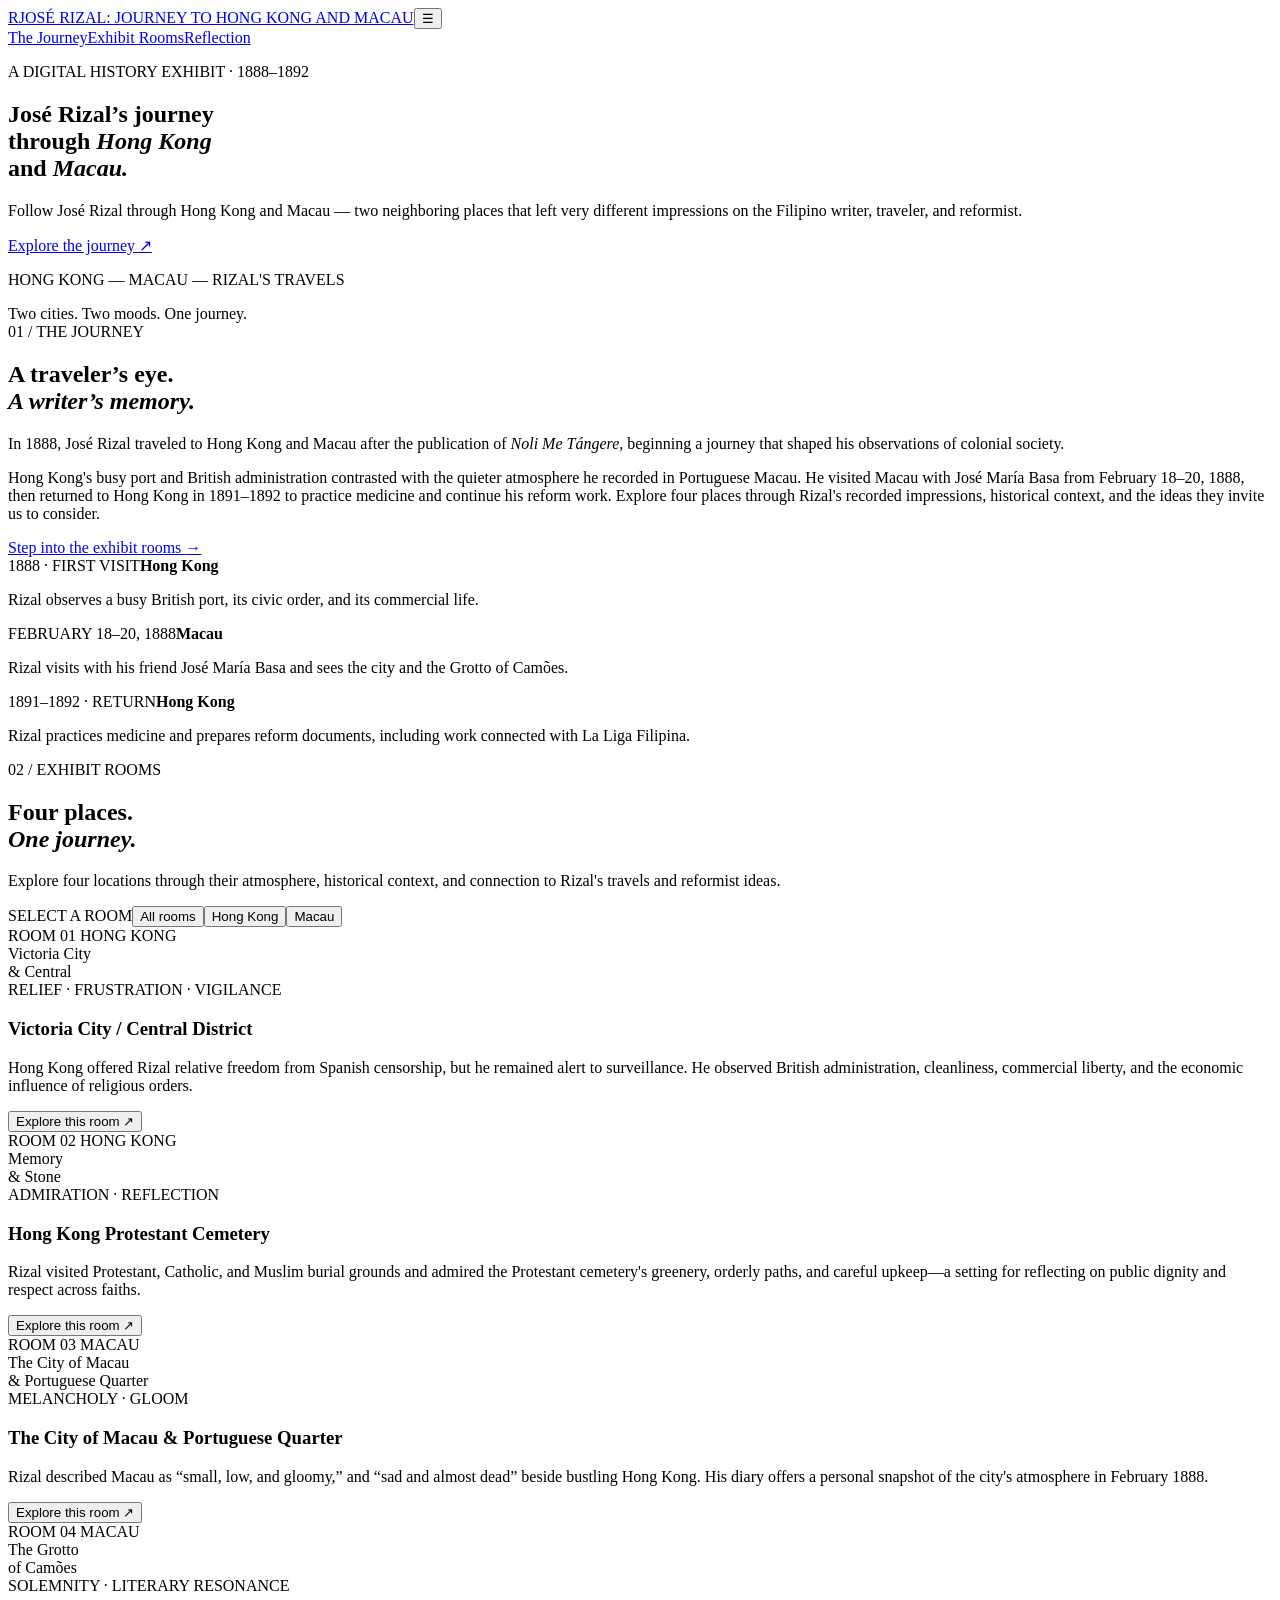
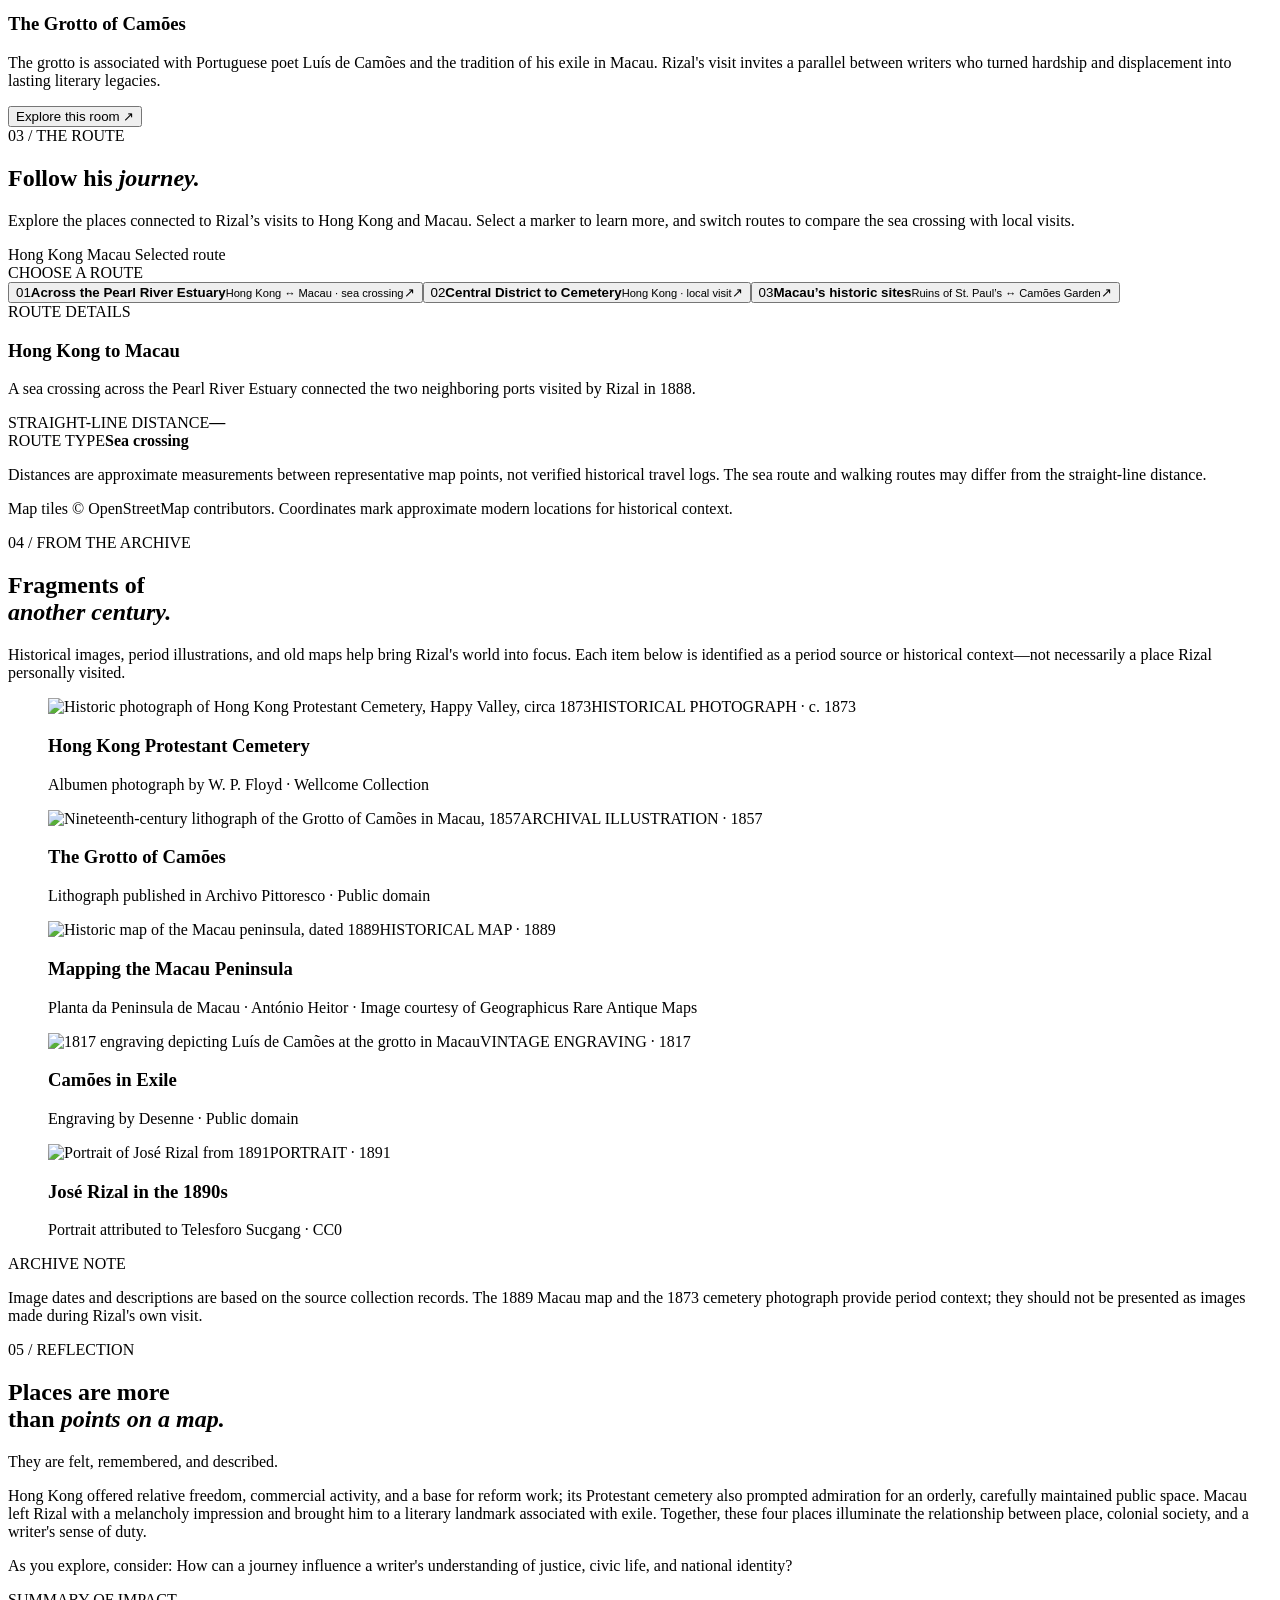
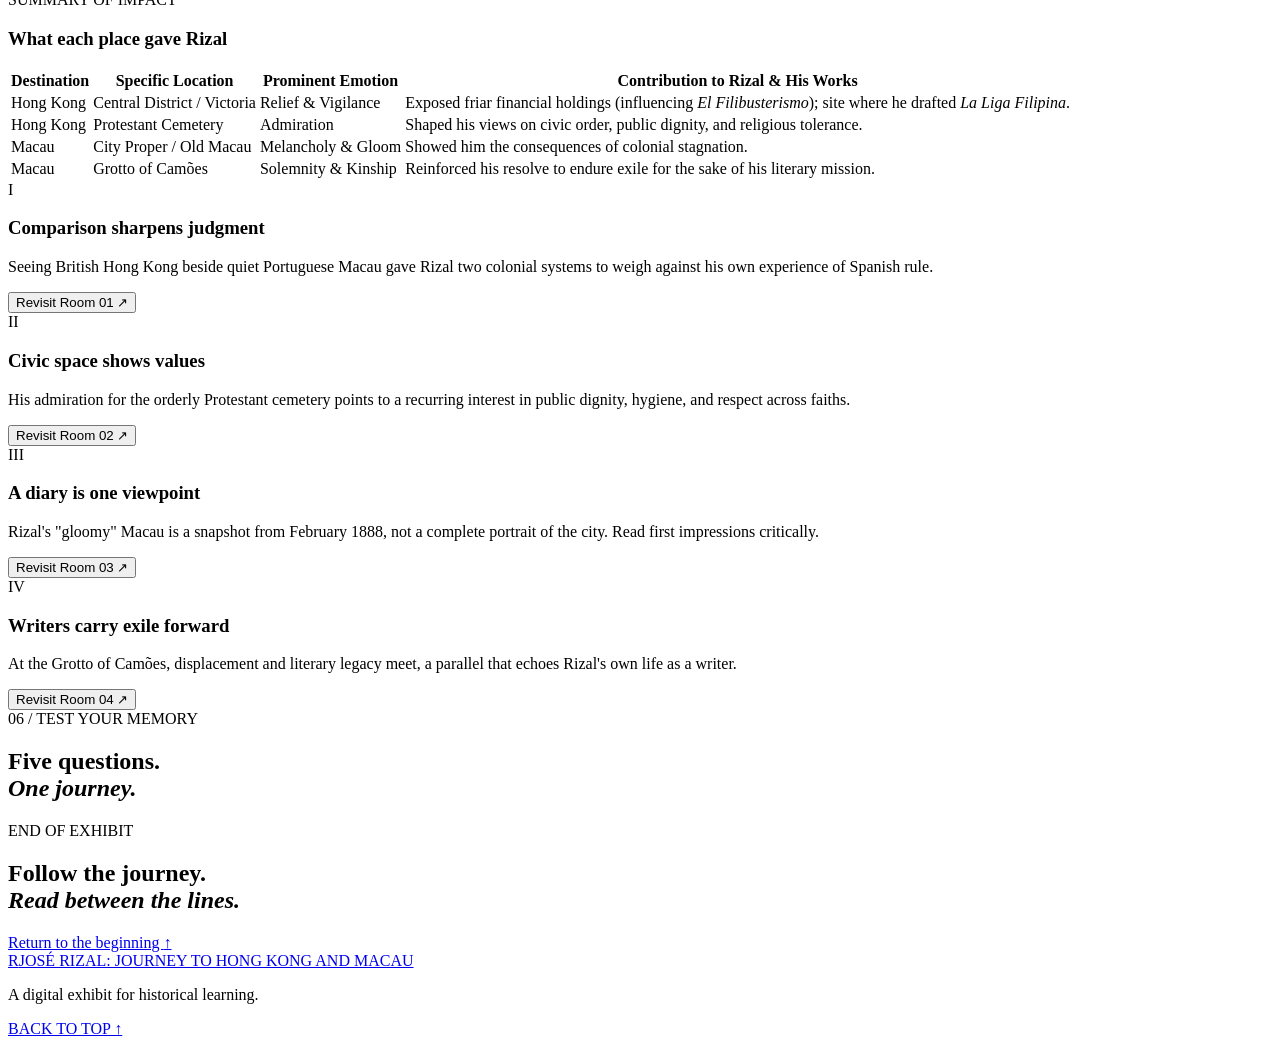
==== commit 62ba2540: "Fix the map showing "API KEY REQUIRED" Restored free OpenStreetMap tiles (CARTO tiles now require an" ====
--- a/public/index.html
+++ b/public/index.html
@@ -18,7 +18,7 @@
 <article class="room-card" x-show="active==='all'||active==='hongkong'"><div class="room-image cemetery-image"><div class="image-label">ROOM 02 <span>HONG KONG</span></div><div class="image-overlay-title">Memory<br>& Stone</div></div><div class="room-content"><div class="room-meta">ADMIRATION · REFLECTION</div><h3>Hong Kong Protestant Cemetery</h3><p>Rizal visited Protestant, Catholic, and Muslim burial grounds and admired the Protestant cemetery's greenery, orderly paths, and careful upkeep—a setting for reflecting on public dignity and respect across faiths.</p><button class="room-link" @click="modal='cemetery'">Explore this room <span>↗</span></button></div></article>
 <article class="room-card" x-show="active==='all'||active==='macau'"><div class="room-image portuguese-image"><div class="image-label">ROOM 03 <span>MACAU</span></div><div class="image-overlay-title">The City of Macau<br>& Portuguese Quarter</div></div><div class="room-content"><div class="room-meta">MELANCHOLY · GLOOM</div><h3>The City of Macau & Portuguese Quarter</h3><p>Rizal described Macau as “small, low, and gloomy,” and “sad and almost dead” beside bustling Hong Kong. His diary offers a personal snapshot of the city's atmosphere in February 1888.</p><button class="room-link" @click="modal='quarter'">Explore this room <span>↗</span></button></div></article>
 <article class="room-card" x-show="active==='all'||active==='macau'"><div class="room-image camoes-image"><div class="image-label">ROOM 04 <span>MACAU</span></div><div class="image-overlay-title">The Grotto<br>of Camões</div></div><div class="room-content"><div class="room-meta">SOLEMNITY · LITERARY RESONANCE</div><h3>The Grotto of Camões</h3><p>The grotto is associated with Portuguese poet Luís de Camões and the tradition of his exile in Macau. Rizal's visit invites a parallel between writers who turned hardship and displacement into lasting literary legacies.</p><button class="room-link" @click="modal='camoes'">Explore this room <span>↗</span></button></div></article></div></div></section>
-<section id="footsteps" class="footsteps-section"><div class="section-wrap"><div class="section-kicker">03 / THE ROUTE</div><div class="footsteps-heading"><div><h2>Follow his <em>journey.</em></h2></div><p>Explore the places connected to Rizal’s visits to Hong Kong and Macau. Select a marker to learn more, and switch routes to compare the sea crossing with local visits.</p></div><div class="footsteps-layout"><div class="footsteps-map-wrap"><div id="rizal-map" aria-label="Interactive map of José Rizal's Hong Kong and Macau journey"></div><div class="map-legend"><span><i class="legend-dot hk-dot"></i> Hong Kong</span><span><i class="legend-dot macau-dot"></i> Macau</span><span><i class="legend-line"></i> Selected route</span></div></div><aside class="route-panel"><div class="route-panel-kicker">CHOOSE A ROUTE</div><button class="route-choice active" data-route="ferry"><span class="route-number">01</span><span><strong>Across the Pearl River Estuary</strong><small>Hong Kong ↔ Macau · sea crossing</small></span><span class="route-arrow">↗</span></button><button class="route-choice" data-route="cemetery"><span class="route-number">02</span><span><strong>Central District to Cemetery</strong><small>Hong Kong · local visit</small></span><span class="route-arrow">↗</span></button><button class="route-choice" data-route="macau"><span class="route-number">03</span><span><strong>Macau’s historic sites</strong><small>Ruins of St. Paul’s ↔ Camões Garden</small></span><span class="route-arrow">↗</span></button><div class="route-detail" aria-live="polite"><span class="route-panel-kicker">ROUTE DETAILS</span><h3 id="route-title">Hong Kong to Macau</h3><p id="route-description">A sea crossing across the Pearl River Estuary connected the two neighboring ports visited by Rizal in 1888.</p><div class="route-stats"><div><span>STRAIGHT-LINE DISTANCE</span><strong id="route-distance">—</strong></div><div><span>ROUTE TYPE</span><strong id="route-type">Sea crossing</strong></div></div><p class="route-note">Distances are approximate measurements between representative map points, not verified historical travel logs. The sea route and walking routes may differ from the straight-line distance.</p></div></aside></div><p class="map-source-note">Map tiles © OpenStreetMap contributors © CARTO. Coordinates mark approximate modern locations for historical context.</p></div></section><section id="archive" class="archive-section"><div class="section-wrap"><div class="section-kicker">04 / FROM THE ARCHIVE</div><div class="archive-heading"><div><h2>Fragments of<br><em>another century.</em></h2></div><p>Historical images, period illustrations, and old maps help bring Rizal's world into focus. Each item below is identified as a period source or historical context—not necessarily a place Rizal personally visited.</p></div><div class="archive-grid"><figure class="archive-card archive-wide"><img src="/cemetery-happy-valley.jpg" onerror="this.onerror=null;this.src='https://wellcomecollection.org/works/pehvdbnn/images?id=29767i&canvas=1200,800&fit=scale-down'" alt="Historic photograph of Hong Kong Protestant Cemetery, Happy Valley, circa 1873" loading="lazy"><span class="archive-type">HISTORICAL PHOTOGRAPH · c. 1873</span><h3>Hong Kong Protestant Cemetery</h3><p>Albumen photograph by W. P. Floyd · Wellcome Collection</p></figure><figure class="archive-card"><img src="https://commons.wikimedia.org/wiki/Special:FilePath/Macau%2C_Gruta_de_Cam%C3%B5es_-_Archivo_Pittoresco_%28Tomo_I%2C_n.%C2%BA_3%29.png" alt="Nineteenth-century lithograph of the Grotto of Camões in Macau, 1857" loading="lazy"><span class="archive-type">ARCHIVAL ILLUSTRATION · 1857</span><h3>The Grotto of Camões</h3><p>Lithograph published in Archivo Pittoresco · Public domain</p></figure><figure class="archive-card"><img src="/macau-map-1889.jpg" onerror="this.onerror=null;this.src='https://tile.loc.gov/storage-services/service/gmd/gmd5/g7824/g7824m/gct00001/'" style="object-position:center 68%" alt="Historic map of the Macau peninsula, dated 1889" loading="lazy"><span class="archive-type">HISTORICAL MAP · 1889</span><h3>Mapping the Macau Peninsula</h3><p>Planta da Peninsula de Macau · António Heitor · Image courtesy of Geographicus Rare Antique Maps</p></figure><figure class="archive-card"><img src="https://commons.wikimedia.org/wiki/Special:FilePath/Desenne_-_Cam%C3%B5es_na_gruta_de_Macau.jpg" alt="1817 engraving depicting Luís de Camões at the grotto in Macau" loading="lazy"><span class="archive-type">VINTAGE ENGRAVING · 1817</span><h3>Camões in Exile</h3><p>Engraving by Desenne · Public domain</p></figure><figure class="archive-card"><img src="https://commons.wikimedia.org/wiki/Special:FilePath/Portrait_of_Jos%C3%A9_Rizal_%281891%29.jpg" alt="Portrait of José Rizal from 1891" loading="lazy"><span class="archive-type">PORTRAIT · 1891</span><h3>José Rizal in the 1890s</h3><p>Portrait attributed to Telesforo Sucgang · CC0</p></figure></div><div class="archive-note"><span>ARCHIVE NOTE</span><p>Image dates and descriptions are based on the source collection records. The 1889 Macau map and the 1873 cemetery photograph provide period context; they should not be presented as images made during Rizal's own visit.</p></div></div></section><section id="reflection" class="reflection section-wrap"><div class="section-kicker">05 / REFLECTION</div><div class="reflection-grid"><div><h2>Places are more<br>than <em>points on a map.</em></h2></div><div><p class="lead">They are felt, remembered, and described.</p><p>Hong Kong offered relative freedom, commercial activity, and a base for reform work; its Protestant cemetery also prompted admiration for an orderly, carefully maintained public space. Macau left Rizal with a melancholy impression and brought him to a literary landmark associated with exile. Together, these four places illuminate the relationship between place, colonial society, and a writer's sense of duty.</p><p class="reflection-small">As you explore, consider: How can a journey influence a writer's understanding of justice, civic life, and national identity?</p></div></div><div class="impact"><div class="section-kicker">SUMMARY OF IMPACT</div><h3 class="impact-title">What each place gave Rizal</h3><div class="impact-scroll"><table class="impact-table"><thead><tr><th>Destination</th><th>Specific Location</th><th>Prominent Emotion</th><th>Contribution to Rizal &amp; His Works</th></tr></thead><tbody><tr><td>Hong Kong</td><td>Central District / Victoria</td><td>Relief &amp; Vigilance</td><td>Exposed friar financial holdings (influencing <em>El Filibusterismo</em>); site where he drafted <em>La Liga Filipina</em>.</td></tr><tr><td>Hong Kong</td><td>Protestant Cemetery</td><td>Admiration</td><td>Shaped his views on civic order, public dignity, and religious tolerance.</td></tr><tr><td>Macau</td><td>City Proper / Old Macau</td><td>Melancholy &amp; Gloom</td><td>Showed him the consequences of colonial stagnation.</td></tr><tr><td>Macau</td><td>Grotto of Camões</td><td>Solemnity &amp; Kinship</td><td>Reinforced his resolve to endure exile for the sake of his literary mission.</td></tr></tbody></table></div></div><div class="takeaways"><div class="takeaway"><span class="takeaway-num">I</span><h3>Comparison sharpens judgment</h3><p>Seeing British Hong Kong beside quiet Portuguese Macau gave Rizal two colonial systems to weigh against his own experience of Spanish rule.</p><button class="room-link" @click="modal='hongkong'">Revisit Room 01 <span>↗</span></button></div><div class="takeaway"><span class="takeaway-num">II</span><h3>Civic space shows values</h3><p>His admiration for the orderly Protestant cemetery points to a recurring interest in public dignity, hygiene, and respect across faiths.</p><button class="room-link" @click="modal='cemetery'">Revisit Room 02 <span>↗</span></button></div><div class="takeaway"><span class="takeaway-num">III</span><h3>A diary is one viewpoint</h3><p>Rizal's "gloomy" Macau is a snapshot from February 1888, not a complete portrait of the city. Read first impressions critically.</p><button class="room-link" @click="modal='quarter'">Revisit Room 03 <span>↗</span></button></div><div class="takeaway"><span class="takeaway-num">IV</span><h3>Writers carry exile forward</h3><p>At the Grotto of Camões, displacement and literary legacy meet, a parallel that echoes Rizal's own life as a writer.</p><button class="room-link" @click="modal='camoes'">Revisit Room 04 <span>↗</span></button></div></div></section>
+<section id="footsteps" class="footsteps-section"><div class="section-wrap"><div class="section-kicker">03 / THE ROUTE</div><div class="footsteps-heading"><div><h2>Follow his <em>journey.</em></h2></div><p>Explore the places connected to Rizal’s visits to Hong Kong and Macau. Select a marker to learn more, and switch routes to compare the sea crossing with local visits.</p></div><div class="footsteps-layout"><div class="footsteps-map-wrap"><div id="rizal-map" aria-label="Interactive map of José Rizal's Hong Kong and Macau journey"></div><div class="map-legend"><span><i class="legend-dot hk-dot"></i> Hong Kong</span><span><i class="legend-dot macau-dot"></i> Macau</span><span><i class="legend-line"></i> Selected route</span></div></div><aside class="route-panel"><div class="route-panel-kicker">CHOOSE A ROUTE</div><button class="route-choice active" data-route="ferry"><span class="route-number">01</span><span><strong>Across the Pearl River Estuary</strong><small>Hong Kong ↔ Macau · sea crossing</small></span><span class="route-arrow">↗</span></button><button class="route-choice" data-route="cemetery"><span class="route-number">02</span><span><strong>Central District to Cemetery</strong><small>Hong Kong · local visit</small></span><span class="route-arrow">↗</span></button><button class="route-choice" data-route="macau"><span class="route-number">03</span><span><strong>Macau’s historic sites</strong><small>Ruins of St. Paul’s ↔ Camões Garden</small></span><span class="route-arrow">↗</span></button><div class="route-detail" aria-live="polite"><span class="route-panel-kicker">ROUTE DETAILS</span><h3 id="route-title">Hong Kong to Macau</h3><p id="route-description">A sea crossing across the Pearl River Estuary connected the two neighboring ports visited by Rizal in 1888.</p><div class="route-stats"><div><span>STRAIGHT-LINE DISTANCE</span><strong id="route-distance">—</strong></div><div><span>ROUTE TYPE</span><strong id="route-type">Sea crossing</strong></div></div><p class="route-note">Distances are approximate measurements between representative map points, not verified historical travel logs. The sea route and walking routes may differ from the straight-line distance.</p></div></aside></div><p class="map-source-note">Map tiles © OpenStreetMap contributors. Coordinates mark approximate modern locations for historical context.</p></div></section><section id="archive" class="archive-section"><div class="section-wrap"><div class="section-kicker">04 / FROM THE ARCHIVE</div><div class="archive-heading"><div><h2>Fragments of<br><em>another century.</em></h2></div><p>Historical images, period illustrations, and old maps help bring Rizal's world into focus. Each item below is identified as a period source or historical context—not necessarily a place Rizal personally visited.</p></div><div class="archive-grid"><figure class="archive-card archive-wide"><img src="/cemetery-happy-valley.jpg" onerror="this.onerror=null;this.src='https://wellcomecollection.org/works/pehvdbnn/images?id=29767i&canvas=1200,800&fit=scale-down'" alt="Historic photograph of Hong Kong Protestant Cemetery, Happy Valley, circa 1873" loading="lazy"><span class="archive-type">HISTORICAL PHOTOGRAPH · c. 1873</span><h3>Hong Kong Protestant Cemetery</h3><p>Albumen photograph by W. P. Floyd · Wellcome Collection</p></figure><figure class="archive-card"><img src="https://commons.wikimedia.org/wiki/Special:FilePath/Macau%2C_Gruta_de_Cam%C3%B5es_-_Archivo_Pittoresco_%28Tomo_I%2C_n.%C2%BA_3%29.png" alt="Nineteenth-century lithograph of the Grotto of Camões in Macau, 1857" loading="lazy"><span class="archive-type">ARCHIVAL ILLUSTRATION · 1857</span><h3>The Grotto of Camões</h3><p>Lithograph published in Archivo Pittoresco · Public domain</p></figure><figure class="archive-card"><img src="/macau-map-1889.jpg" onerror="this.onerror=null;this.src='https://tile.loc.gov/storage-services/service/gmd/gmd5/g7824/g7824m/gct00001/'" style="object-position:center 68%" alt="Historic map of the Macau peninsula, dated 1889" loading="lazy"><span class="archive-type">HISTORICAL MAP · 1889</span><h3>Mapping the Macau Peninsula</h3><p>Planta da Peninsula de Macau · António Heitor · Image courtesy of Geographicus Rare Antique Maps</p></figure><figure class="archive-card"><img src="https://commons.wikimedia.org/wiki/Special:FilePath/Desenne_-_Cam%C3%B5es_na_gruta_de_Macau.jpg" alt="1817 engraving depicting Luís de Camões at the grotto in Macau" loading="lazy"><span class="archive-type">VINTAGE ENGRAVING · 1817</span><h3>Camões in Exile</h3><p>Engraving by Desenne · Public domain</p></figure><figure class="archive-card"><img src="https://commons.wikimedia.org/wiki/Special:FilePath/Portrait_of_Jos%C3%A9_Rizal_%281891%29.jpg" alt="Portrait of José Rizal from 1891" loading="lazy"><span class="archive-type">PORTRAIT · 1891</span><h3>José Rizal in the 1890s</h3><p>Portrait attributed to Telesforo Sucgang · CC0</p></figure></div><div class="archive-note"><span>ARCHIVE NOTE</span><p>Image dates and descriptions are based on the source collection records. The 1889 Macau map and the 1873 cemetery photograph provide period context; they should not be presented as images made during Rizal's own visit.</p></div></div></section><section id="reflection" class="reflection section-wrap"><div class="section-kicker">05 / REFLECTION</div><div class="reflection-grid"><div><h2>Places are more<br>than <em>points on a map.</em></h2></div><div><p class="lead">They are felt, remembered, and described.</p><p>Hong Kong offered relative freedom, commercial activity, and a base for reform work; its Protestant cemetery also prompted admiration for an orderly, carefully maintained public space. Macau left Rizal with a melancholy impression and brought him to a literary landmark associated with exile. Together, these four places illuminate the relationship between place, colonial society, and a writer's sense of duty.</p><p class="reflection-small">As you explore, consider: How can a journey influence a writer's understanding of justice, civic life, and national identity?</p></div></div><div class="impact"><div class="section-kicker">SUMMARY OF IMPACT</div><h3 class="impact-title">What each place gave Rizal</h3><div class="impact-scroll"><table class="impact-table"><thead><tr><th>Destination</th><th>Specific Location</th><th>Prominent Emotion</th><th>Contribution to Rizal &amp; His Works</th></tr></thead><tbody><tr><td>Hong Kong</td><td>Central District / Victoria</td><td>Relief &amp; Vigilance</td><td>Exposed friar financial holdings (influencing <em>El Filibusterismo</em>); site where he drafted <em>La Liga Filipina</em>.</td></tr><tr><td>Hong Kong</td><td>Protestant Cemetery</td><td>Admiration</td><td>Shaped his views on civic order, public dignity, and religious tolerance.</td></tr><tr><td>Macau</td><td>City Proper / Old Macau</td><td>Melancholy &amp; Gloom</td><td>Showed him the consequences of colonial stagnation.</td></tr><tr><td>Macau</td><td>Grotto of Camões</td><td>Solemnity &amp; Kinship</td><td>Reinforced his resolve to endure exile for the sake of his literary mission.</td></tr></tbody></table></div></div><div class="takeaways"><div class="takeaway"><span class="takeaway-num">I</span><h3>Comparison sharpens judgment</h3><p>Seeing British Hong Kong beside quiet Portuguese Macau gave Rizal two colonial systems to weigh against his own experience of Spanish rule.</p><button class="room-link" @click="modal='hongkong'">Revisit Room 01 <span>↗</span></button></div><div class="takeaway"><span class="takeaway-num">II</span><h3>Civic space shows values</h3><p>His admiration for the orderly Protestant cemetery points to a recurring interest in public dignity, hygiene, and respect across faiths.</p><button class="room-link" @click="modal='cemetery'">Revisit Room 02 <span>↗</span></button></div><div class="takeaway"><span class="takeaway-num">III</span><h3>A diary is one viewpoint</h3><p>Rizal's "gloomy" Macau is a snapshot from February 1888, not a complete portrait of the city. Read first impressions critically.</p><button class="room-link" @click="modal='quarter'">Revisit Room 03 <span>↗</span></button></div><div class="takeaway"><span class="takeaway-num">IV</span><h3>Writers carry exile forward</h3><p>At the Grotto of Camões, displacement and literary legacy meet, a parallel that echoes Rizal's own life as a writer.</p><button class="room-link" @click="modal='camoes'">Revisit Room 04 <span>↗</span></button></div></div></section>
 <section id="quiz" class="quiz section-wrap" x-data="quiz()"><div class="section-kicker">06 / TEST YOUR MEMORY</div><h2 class="quiz-title">Five questions.<br><em>One journey.</em></h2><div class="quiz-card"><template x-if="!done"><div><div class="quiz-count" x-text="'QUESTION '+(i+1)+' OF '+qs.length"></div><h3 x-text="qs[i].q"></h3><div class="quiz-options"><template x-for="(opt,n) in qs[i].o" :key="n"><button class="quiz-opt" :class="picked===null?'':(n===qs[i].a?'right':(n===picked?'wrong':'dim'))" @click="pick(n)" x-text="opt"></button></template></div><div class="quiz-foot" x-show="picked!==null"><span x-text="picked===qs[i].a?'Correct!':'Not quite. The right answer is highlighted.'"></span><button class="room-link" @click="next()" x-text="i<qs.length-1?'Next question →':'See my score →'"></button></div></div></template><template x-if="done"><div class="quiz-result"><div class="quiz-score" x-text="score+' / '+qs.length"></div><p x-text="score===qs.length?'A perfect journey. You read the exhibit closely.':(score>=3?'Well traveled. Revisit a room to sharpen the details.':'A good start. Step back into the rooms and try again.')"></p><button class="primary-link" @click="restart()">Try again <span>↻</span></button></div></template></div></section>
 <section class="closing"><div class="closing-inner"><p class="eyebrow">END OF EXHIBIT</p><h2>Follow the journey.<br><em>Read between the lines.</em></h2><a class="primary-link" href="#home">Return to the beginning <span>↑</span></a></div></section>
 </main><footer><a class="brand" href="#home"><span class="brand-mark">R</span><span>JOSÉ RIZAL: JOURNEY TO HONG KONG AND MACAU</span></a><p>A digital exhibit for historical learning.</p><a href="#home">BACK TO TOP ↑</a></footer>
@@ -33,7 +33,7 @@
  camoes:{name:'Camões Garden and Grotto',coords:[22.2014,113.5428],region:'Macau',note:'The garden and grotto dedicated to the Portuguese poet Luís de Camões.'}
 };
 const map=L.map('rizal-map',{scrollWheelZoom:false}).setView([22.245,113.86],9);
-L.tileLayer('https://{s}.basemaps.cartocdn.com/light_all/{z}/{x}/{y}{r}.png',{subdomains:'abcd',maxZoom:18,attribution:'&copy; OpenStreetMap contributors &copy; CARTO'}).addTo(map);
+L.tileLayer('https://{s}.tile.openstreetmap.org/{z}/{x}/{y}.png',{maxZoom:18,attribution:'&copy; OpenStreetMap contributors'}).addTo(map);
 const colors={hk:'#a83d31',macau:'#334c40'};
 Object.keys(points).forEach(k=>{const p=points[k];const color=k==='clinic'||k==='cemetery'?colors.hk:colors.macau;L.circleMarker(p.coords,{radius:7,color:'#fff',weight:2,fillColor:color,fillOpacity:1}).addTo(map).bindPopup('<strong>'+p.name+'</strong><br>'+p.region+'<br><span>'+p.note+'</span>');});
 const ferryLine=L.polyline([points.clinic.coords,points.macau.coords],{color:'#a83d31',weight:3,opacity:.85,dashArray:'6 9',lineCap:'round',className:'route-flow'}).addTo(map);
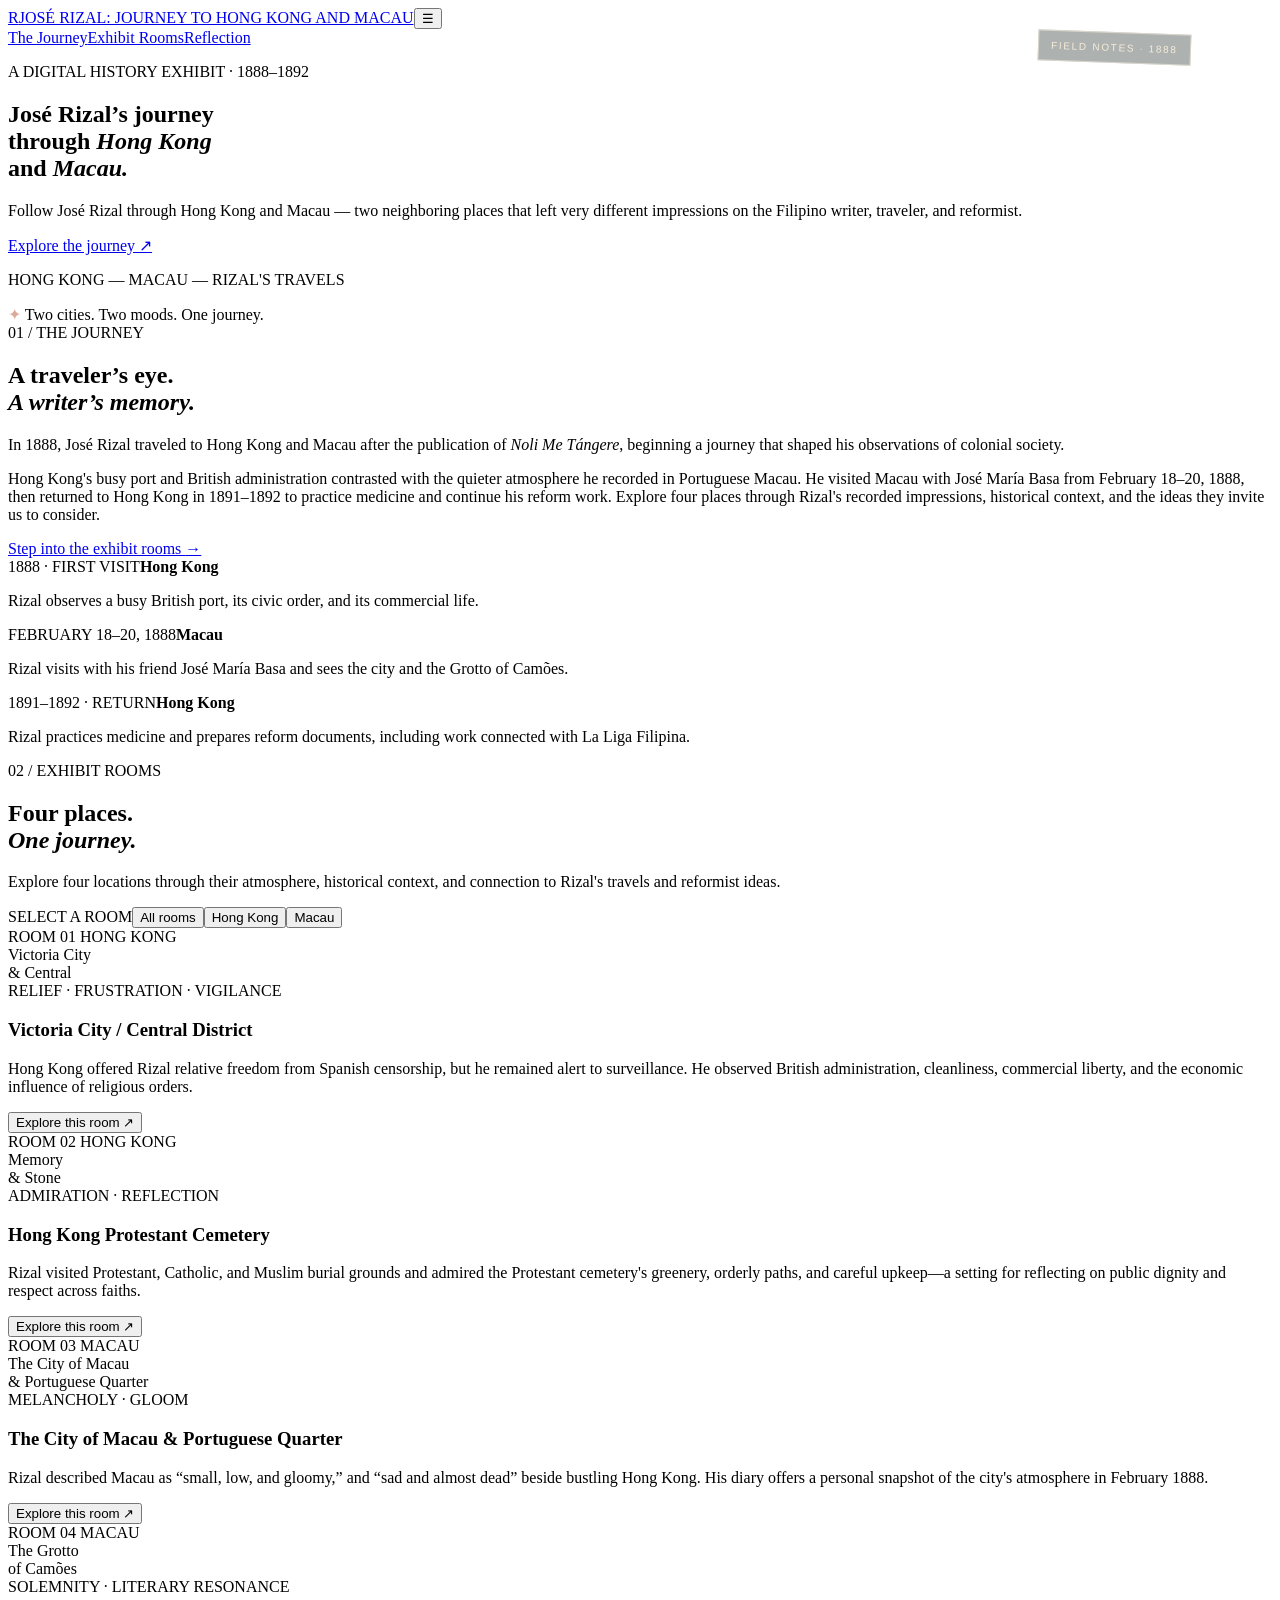
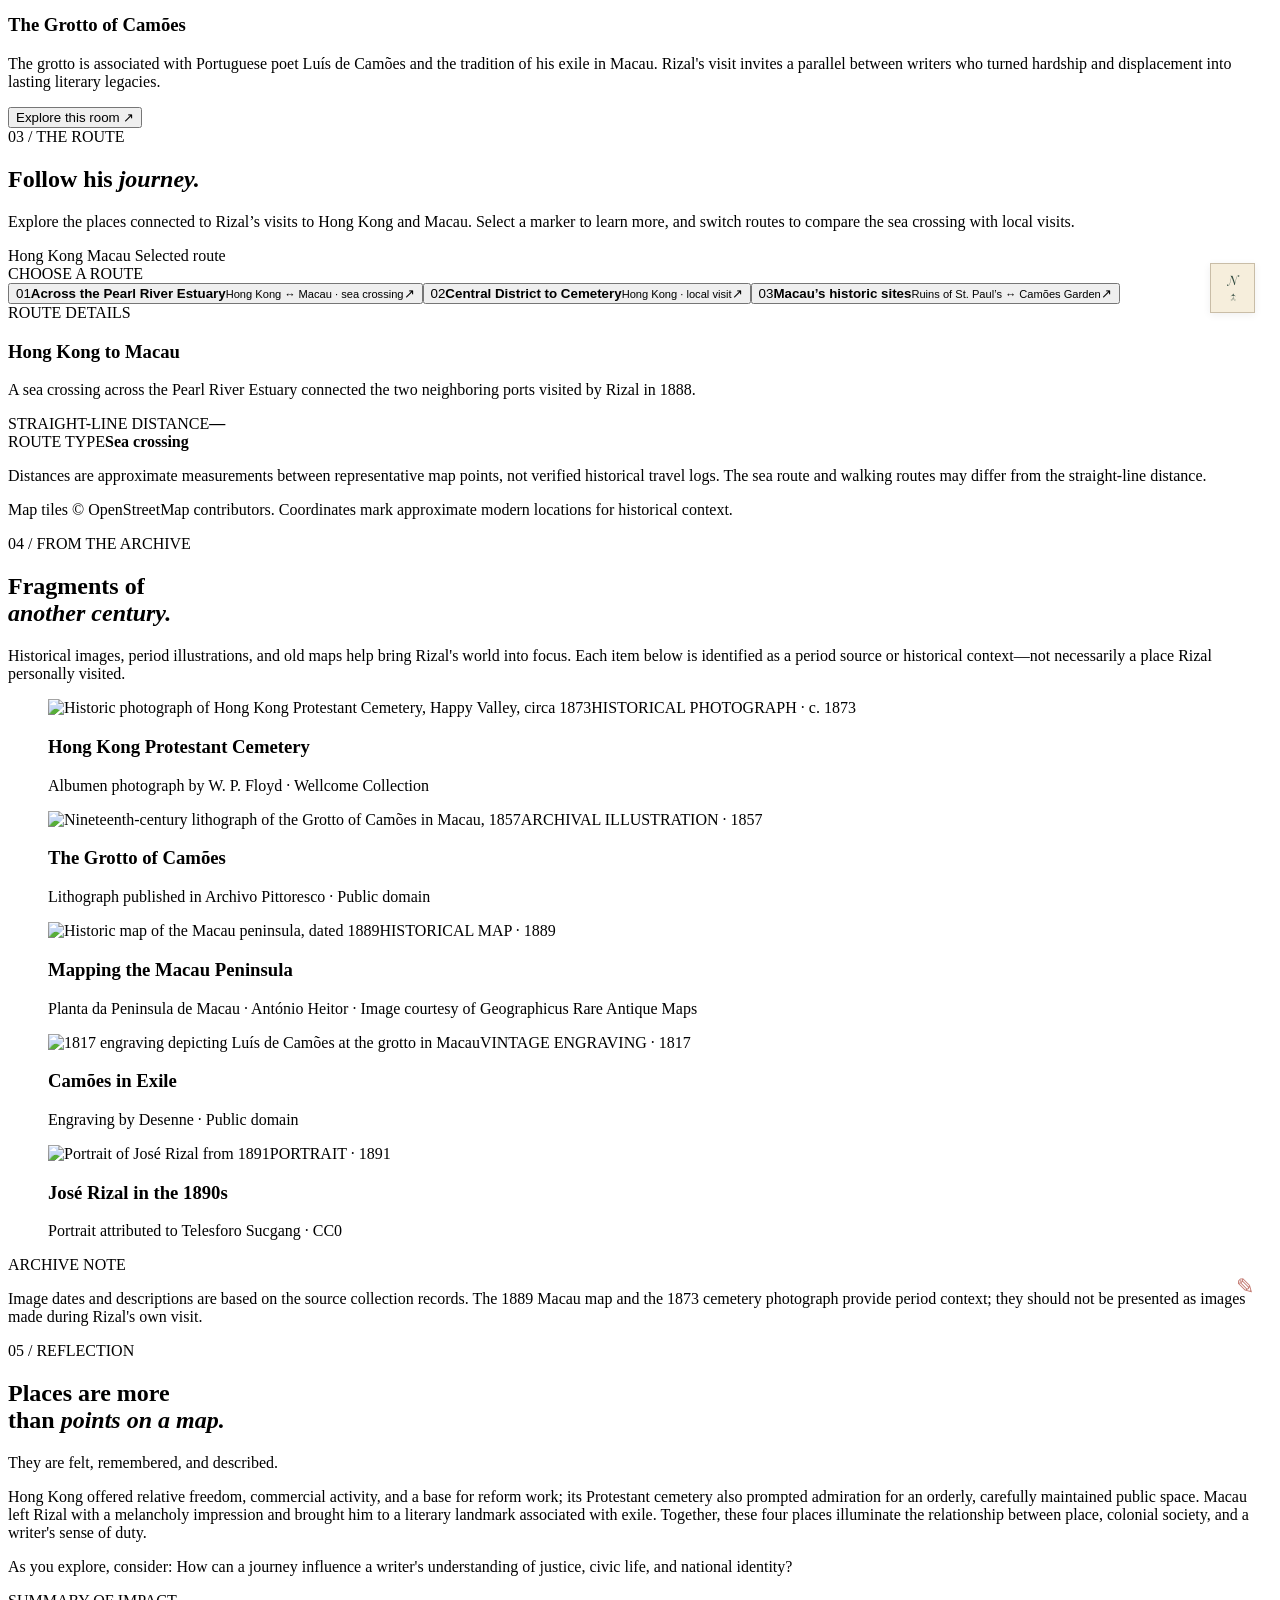
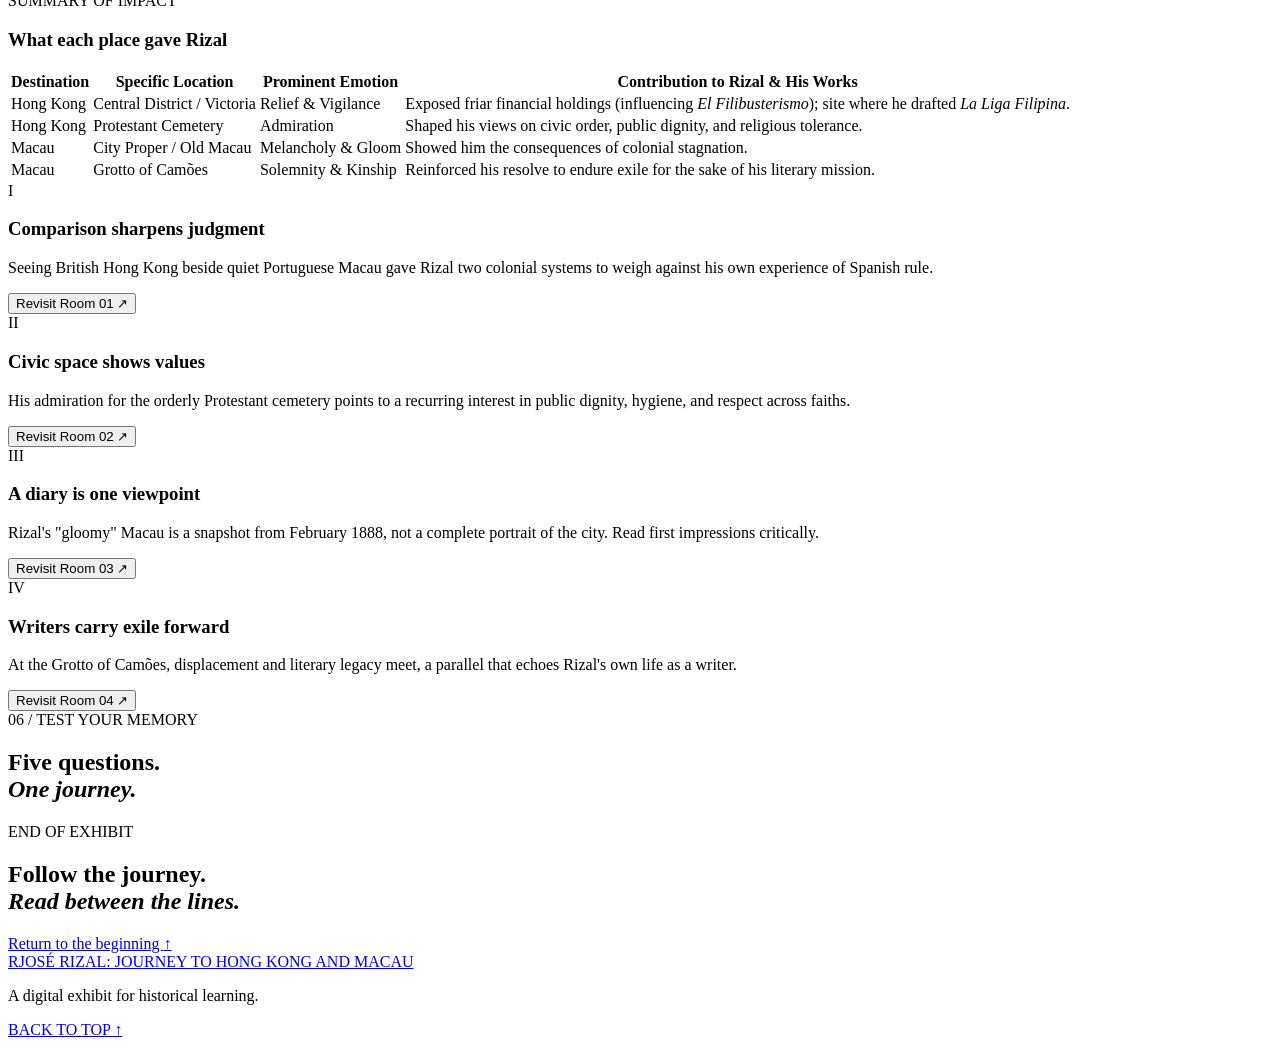
==== commit 0a106d5e: "Make all of the recommended design ideas part of the Rizal Hong Kong and Macau exhibit. Polished the" ====
--- a/public/index.html
+++ b/public/index.html
@@ -8,7 +8,7 @@
 <script src="https://cdn.tailwindcss.com"></script><script src="https://unpkg.com/alpinejs@3.x.x/dist/cdn.min.js" defer></script>
 <link rel="preconnect" href="https://fonts.googleapis.com"><link href="https://fonts.googleapis.com/css2?family=DM+Sans:wght@400;500;600;700&family=Playfair+Display:wght@500;600;700&display=swap" rel="stylesheet">
 <link rel="stylesheet" href="https://unpkg.com/leaflet@1.9.4/dist/leaflet.css" crossorigin=""/><style>.leaflet-container{font-family:"DM Sans",sans-serif}</style></head>
-<body x-data="{menu:false, active:'all', modal:null}" class="antialiased">
+<body x-data="{menu:false, active:'all', modal:null, archiveImage:null}" class="antialiased">
 <div class="progress-bar" id="pbar"></div><header class="site-nav"><a class="brand" href="#home"><span class="brand-mark">R</span><span>JOSÉ RIZAL: JOURNEY TO HONG KONG AND MACAU</span></a><button class="menu-toggle" @click="menu=!menu" aria-label="Toggle navigation">☰</button><nav :class="menu?'nav-links open':'nav-links'"><a href="#journey" @click="menu=false">The Journey</a><a href="#places" @click="menu=false">Exhibit Rooms</a><a href="#reflection" @click="menu=false">Reflection</a></nav></header>
 <main id="home">
 <section class="hero"><div class="hero-shade"></div><!-- Hero portrait removed as requested. --><div class="hero-copy"><p class="eyebrow"><span></span> A DIGITAL HISTORY EXHIBIT · 1888–1892</p><h1>José Rizal’s journey<br>through <em>Hong Kong</em><br>and <em>Macau.</em></h1><p class="hero-intro">Follow José Rizal through Hong Kong and Macau — two neighboring places that left very different impressions on the Filipino writer, traveler, and reformist.</p><a class="primary-link" href="/journey.html">Explore the journey <span>↗</span></a><p class="hero-note">HONG KONG <span>—</span> MACAU <span>—</span> RIZAL'S TRAVELS</p></div><!-- Travel Notes 1888–92 stamp removed for a cleaner hero. --><div class="hero-caption">Two cities. Two moods. One journey.</div></section>
@@ -36,7 +36,8 @@
 L.tileLayer('https://{s}.tile.openstreetmap.org/{z}/{x}/{y}.png',{maxZoom:18,attribution:'&copy; OpenStreetMap contributors'}).addTo(map);
 const colors={hk:'#a83d31',macau:'#334c40'};
 Object.keys(points).forEach(k=>{const p=points[k];const color=k==='clinic'||k==='cemetery'?colors.hk:colors.macau;L.circleMarker(p.coords,{radius:7,color:'#fff',weight:2,fillColor:color,fillOpacity:1}).addTo(map).bindPopup('<strong>'+p.name+'</strong><br>'+p.region+'<br><span>'+p.note+'</span>');});
-const ferryLine=L.polyline([points.clinic.coords,points.macau.coords],{color:'#a83d31',weight:3,opacity:.85,dashArray:'6 9',lineCap:'round',className:'route-flow'}).addTo(map);
+const seaPath=[points.clinic.coords,[22.286,114.125],[22.296,114.095],[22.309,114.062],[22.326,114.025],[22.345,113.987],[22.359,113.947],[22.365,113.905],[22.362,113.862],[22.352,113.821],[22.335,113.782],[22.311,113.744],[22.282,113.708],[22.250,113.671],[22.222,113.632],[22.205,113.594],points.macau.coords];
+const ferryLine=L.polyline(seaPath,{color:'#a83d31',weight:3,opacity:.85,dashArray:'6 9',lineCap:'round',className:'route-flow'}).addTo(map);
 const cemeteryLine=L.polyline([points.clinic.coords,points.cemetery.coords],{color:'#a83d31',weight:4,opacity:.9}).addTo(map);
 const macauLine=L.polyline([points.macau.coords,points.camoes.coords],{color:'#334c40',weight:4,opacity:.9}).addTo(map);
 function distance(a,b){const R=6371,rad=x=>x*Math.PI/180;const dLat=rad(b[0]-a[0]),dLon=rad(b[1]-a[1]);const h=Math.sin(dLat/2)**2+Math.cos(rad(a[0]))*Math.cos(rad(b[0]))*Math.sin(dLon/2)**2;return R*2*Math.atan2(Math.sqrt(h),Math.sqrt(1-h));}
@@ -48,6 +49,8 @@
 };
 function selectRoute(key){const r=routes[key];Object.keys(routes).forEach(k=>routes[k].line.setStyle({opacity:k===key?0.95:0.12,weight:k===key?4:2}));document.querySelectorAll('.route-choice').forEach(b=>b.classList.toggle('active',b.dataset.route===key));document.getElementById('route-title').textContent=r.title;document.getElementById('route-description').textContent=r.description;document.getElementById('route-distance').textContent=r.distance;document.getElementById('route-type').textContent=r.type;map.fitBounds(r.bounds,{padding:[45,45]});currentKey=key;stopAnim();setTimeout(function(){if(currentKey===key)startAnim(key)},700);}
 document.querySelectorAll('.route-choice').forEach(b=>b.addEventListener('click',()=>selectRoute(b.dataset.route)));
+var segLen=[],pathTotal=0;for(var si=0;si<seaPath.length-1;si++){var sdx=(seaPath[si+1][1]-seaPath[si][1])*Math.cos(22.27*Math.PI/180),sdy=seaPath[si+1][0]-seaPath[si][0],sd=Math.sqrt(sdx*sdx+sdy*sdy);segLen.push(sd);pathTotal+=sd;}
+function pathAt(t){var d=t*pathTotal,i=0;while(i<segLen.length-1&&d>segLen[i]){d-=segLen[i];i++}var f=segLen[i]?Math.min(1,d/segLen[i]):0;return lerp(seaPath[i],seaPath[i+1],f);}
 var currentKey='ferry',anim={raf:null,layer:L.layerGroup().addTo(map)},reduceMotion=window.matchMedia('(prefers-reduced-motion: reduce)').matches;
 function lerp(a,b,t){return [a[0]+(b[0]-a[0])*t,a[1]+(b[1]-a[1])*t];}
 function stopAnim(){if(anim.raf)cancelAnimationFrame(anim.raf);anim.raf=null;anim.layer.clearLayers();}
@@ -59,8 +62,8 @@
   var dur=7500,pause=900;
   (function step(ts){
    if(!t0)t0=ts;var cycle=(dur+pause)*2,x=(ts-t0)%cycle,leg=x<dur+pause?0:1,p=Math.min(1,(x-(leg?dur+pause:0))/dur);
-   var from=leg?b:a,to=leg?a:b,e=p<.5?2*p*p:1-Math.pow(-2*p+2,2)/2;
-   boat.setLatLng(lerp(from,to,e));
+   var e=p<.5?2*p*p:1-Math.pow(-2*p+2,2)/2;
+   boat.setLatLng(pathAt(leg?1-e:e));
    var el=boat.getElement();if(el&&el.firstChild)el.firstChild.style.transform='scaleX('+(to[1]<from[1]?-1:1)+') translateY('+(Math.sin(ts/260)*2)+'px)';
    anim.raf=requestAnimationFrame(step);
   })(performance.now());
@@ -101,4 +104,31 @@
 var io=new IntersectionObserver(function(es){es.forEach(function(e){if(e.isIntersecting){e.target.classList.add('in');io.unobserve(e.target)}})},{threshold:.12});
 document.querySelectorAll('.intro-grid,.timeline-item,.room-card,.footsteps-layout,.archive-card,.impact,.takeaway,.reflection-grid,.quiz-card').forEach(function(el,k){el.classList.add('reveal');el.style.transitionDelay=((k%3)*90)+'ms';io.observe(el)});
 })();
-</script><style>@media(max-width:900px){.footsteps-layout{grid-template-columns:1fr}.footsteps-heading{display:block}.footsteps-heading>p{margin-top:18px}#rizal-map{height:420px}}@media(max-width:720px){.footsteps-section .section-wrap{padding-top:70px;padding-bottom:70px}.footsteps-heading h2{font-size:43px}.footsteps-layout{gap:16px}.route-panel{padding:17px}#rizal-map{height:360px;min-height:320px}.route-stats{grid-template-columns:1fr 1fr}}@media(prefers-reduced-motion:reduce){.route-choice{transition:none}}</style></body></html>+</script><div id="archive-lightbox" class="archive-lightbox" hidden role="dialog" aria-modal="true" aria-label="Archive image viewer"><button type="button" class="archive-lightbox-close" aria-label="Close image viewer">×</button><div class="archive-lightbox-inner"><img id="archive-lightbox-img" alt=""><div class="archive-lightbox-caption"><span>FROM THE ARCHIVE</span><h2 id="archive-lightbox-title"></h2><p id="archive-lightbox-text"></p><small>Press Escape or tap outside the image to close.</small></div></div></div><script>
+(function(){
+ const lightbox=document.getElementById('archive-lightbox');
+ const image=document.getElementById('archive-lightbox-img');
+ const title=document.getElementById('archive-lightbox-title');
+ const caption=document.getElementById('archive-lightbox-text');
+ function openArchive(card){
+   const img=card.querySelector('img'), heading=card.querySelector('h3'), detail=card.querySelector('p');
+   if(!img)return;
+   image.src=img.currentSrc||img.src; image.alt=img.alt||'Historical archive image';
+   title.textContent=heading?heading.textContent:'Archive image';
+   caption.textContent=detail?detail.textContent:'Historical image from the exhibit archive.';
+   lightbox.hidden=false; document.body.classList.add('archive-view-open');
+   lightbox.querySelector('button').focus();
+ }
+ function closeArchive(){lightbox.hidden=true;document.body.classList.remove('archive-view-open');}
+ document.querySelectorAll('.archive-card').forEach(function(card){
+   card.tabIndex=0;card.setAttribute('role','button');card.setAttribute('aria-label','Open archive image: '+(card.querySelector('h3')?.textContent||'historical image'));
+   card.addEventListener('click',function(){openArchive(card);});
+   card.addEventListener('keydown',function(e){if(e.key==='Enter'||e.key===' '){e.preventDefault();openArchive(card);}});
+ });
+ lightbox.addEventListener('click',function(e){if(e.target===lightbox||e.target.classList.contains('archive-lightbox-close'))closeArchive();});
+ document.addEventListener('keydown',function(e){if(e.key==='Escape'&&!lightbox.hidden)closeArchive();});
+})();
+</script><style>
+.archive-lightbox[hidden]{display:none!important}.archive-lightbox{position:fixed;inset:0;z-index:100;background:rgba(20,25,21,.92);display:grid;place-items:center;padding:24px;overflow:auto}.archive-lightbox-inner{display:grid;grid-template-columns:minmax(0,1.4fr) minmax(240px,.7fr);gap:28px;align-items:center;max-width:1100px;width:100%;margin:auto}.archive-lightbox-inner>img{width:100%;max-height:78vh;object-fit:contain;background:#e9e2d4;border:10px solid #f6edda;box-shadow:0 20px 60px #0006}.archive-lightbox-caption{color:#f6edda}.archive-lightbox-caption span{font-size:9px;letter-spacing:2px;color:#e0a99b;font-weight:700}.archive-lightbox-caption h2{font:32px/1.2 'Playfair Display',serif;margin:14px 0}.archive-lightbox-caption p{font-size:13px;line-height:1.8;color:#e1d9c9}.archive-lightbox-caption small{display:block;margin-top:24px;color:#bdb6a8;font-size:10px}.archive-lightbox-close{position:fixed;top:18px;right:24px;z-index:2;width:44px;height:44px;border:1px solid #ffffff88;background:#f6edda;color:#30291f;font-size:30px;cursor:pointer}.archive-card[role=button]{cursor:zoom-in}.archive-card[role=button]:focus-visible{outline:3px solid #a83d31;outline-offset:4px}.archive-card[role=button]:hover{transform:translateY(-3px);box-shadow:0 12px 28px #4d3d2825}.archive-view-open{overflow:hidden}.footsteps-map-wrap{position:relative}.footsteps-map-wrap:after{content:'N\A ↑';white-space:pre;position:absolute;z-index:5;top:16px;right:17px;width:43px;height:48px;display:grid;place-items:center;text-align:center;font:italic 13px/1.2 'Playfair Display',serif;color:#334c40;background:#f6eddaee;border:1px solid #c9bda7;box-shadow:0 2px 8px #0001;pointer-events:none}.hero:before{content:'FIELD NOTES  ·  1888';position:absolute;z-index:2;top:32px;right:7%;padding:9px 12px;border:1px solid #f6edda99;color:#f6edda;font:10px 'DM Sans',sans-serif;letter-spacing:1.7px;transform:rotate(2deg);background:#1c29255c}.hero-caption:before{content:'✦  ';color:#dba99a}.archive-note{position:relative}.archive-note:before{content:'✎';position:absolute;right:18px;top:14px;font:22px 'Playfair Display',serif;color:#a83d31;opacity:.7}
+@media(max-width:720px){.archive-lightbox{padding:65px 14px 18px}.archive-lightbox-inner{grid-template-columns:1fr;gap:14px}.archive-lightbox-inner>img{max-height:54vh;border-width:6px}.archive-lightbox-caption h2{font-size:25px;margin:8px 0}.archive-lightbox-caption p{font-size:12px;margin:5px 0}.archive-lightbox-caption small{margin-top:10px}.archive-lightbox-close{top:10px;right:12px}.footsteps-map-wrap:after{top:12px;right:12px;width:36px;height:40px;font-size:11px}.hero:before{top:16px;right:6%;font-size:8px;padding:7px 9px}}
+@media(max-width:900px){.footsteps-layout{grid-template-columns:1fr}{.footsteps-layout{grid-template-columns:1fr}.footsteps-heading{display:block}.footsteps-heading>p{margin-top:18px}#rizal-map{height:420px}}@media(max-width:720px){.footsteps-section .section-wrap{padding-top:70px;padding-bottom:70px}.footsteps-heading h2{font-size:43px}.footsteps-layout{gap:16px}.route-panel{padding:17px}#rizal-map{height:360px;min-height:320px}.route-stats{grid-template-columns:1fr 1fr}}@media(prefers-reduced-motion:reduce){.route-choice{transition:none}}</style></body></html>
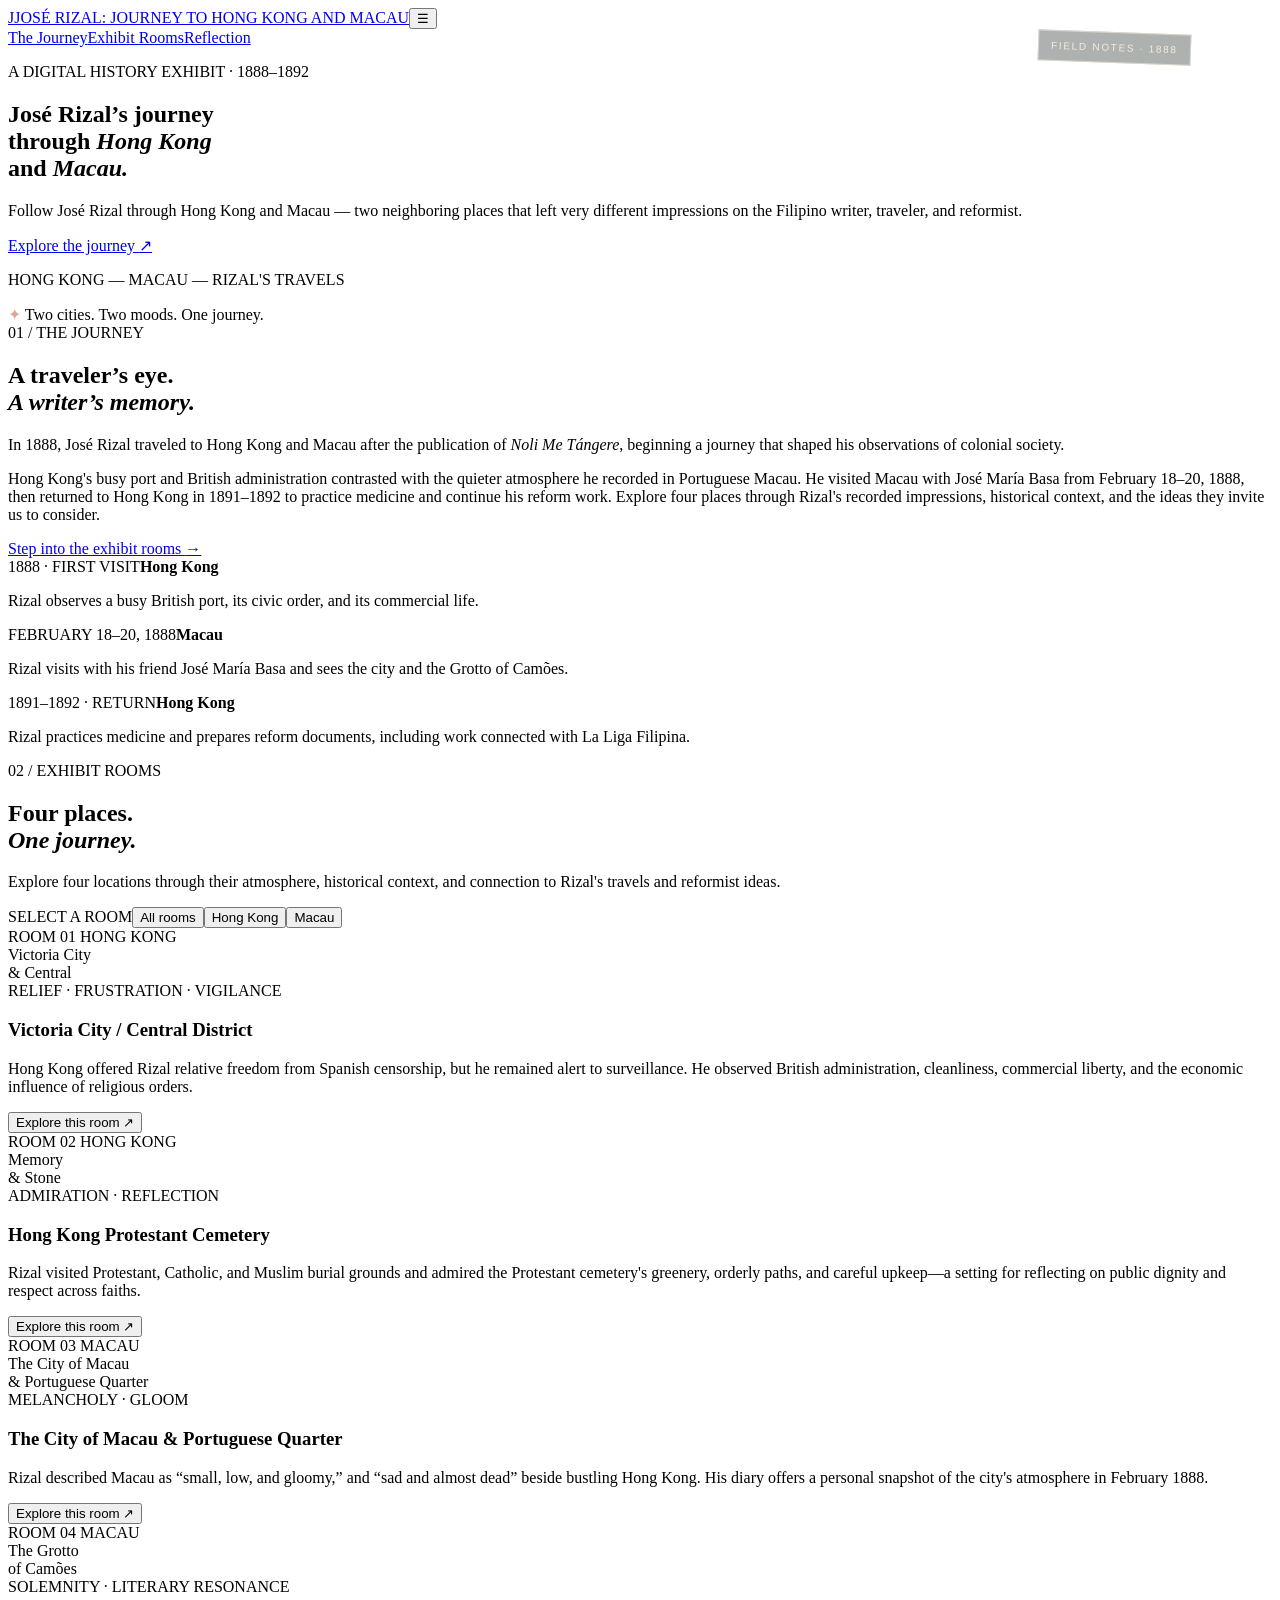
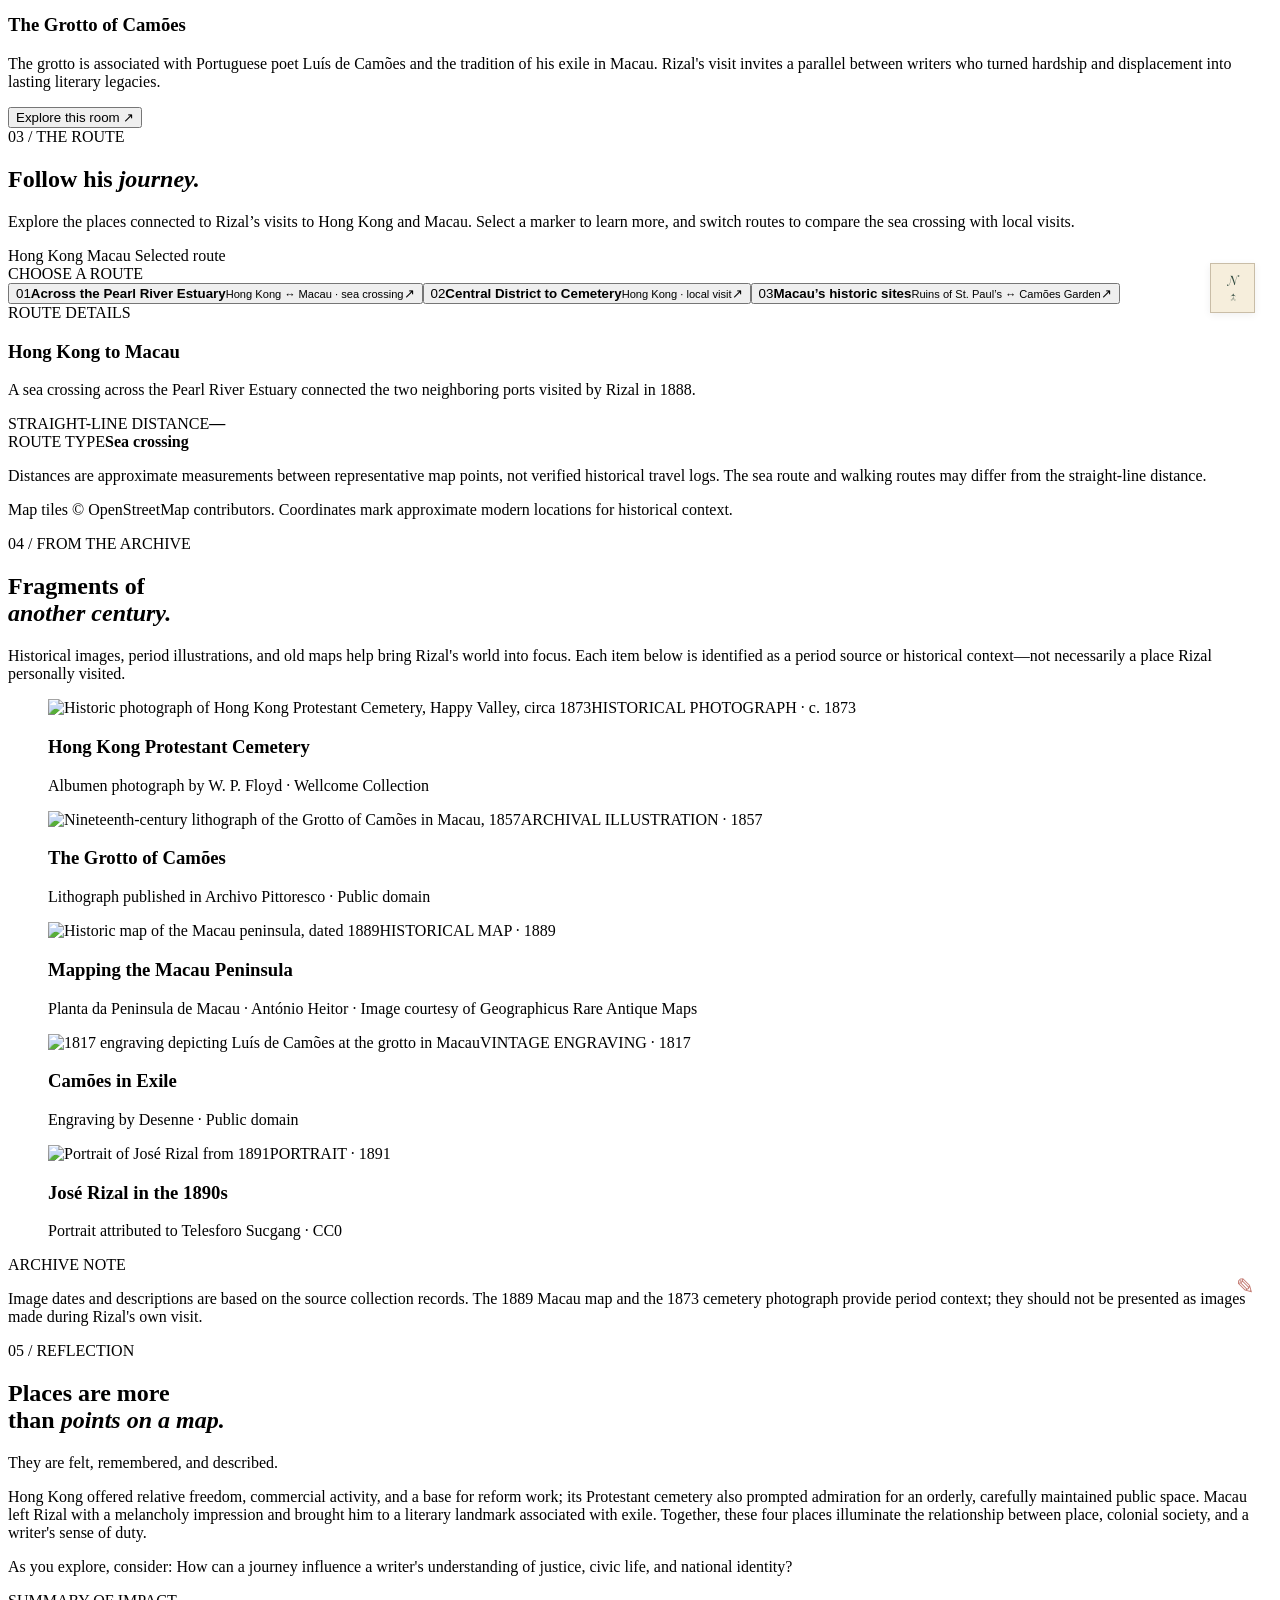
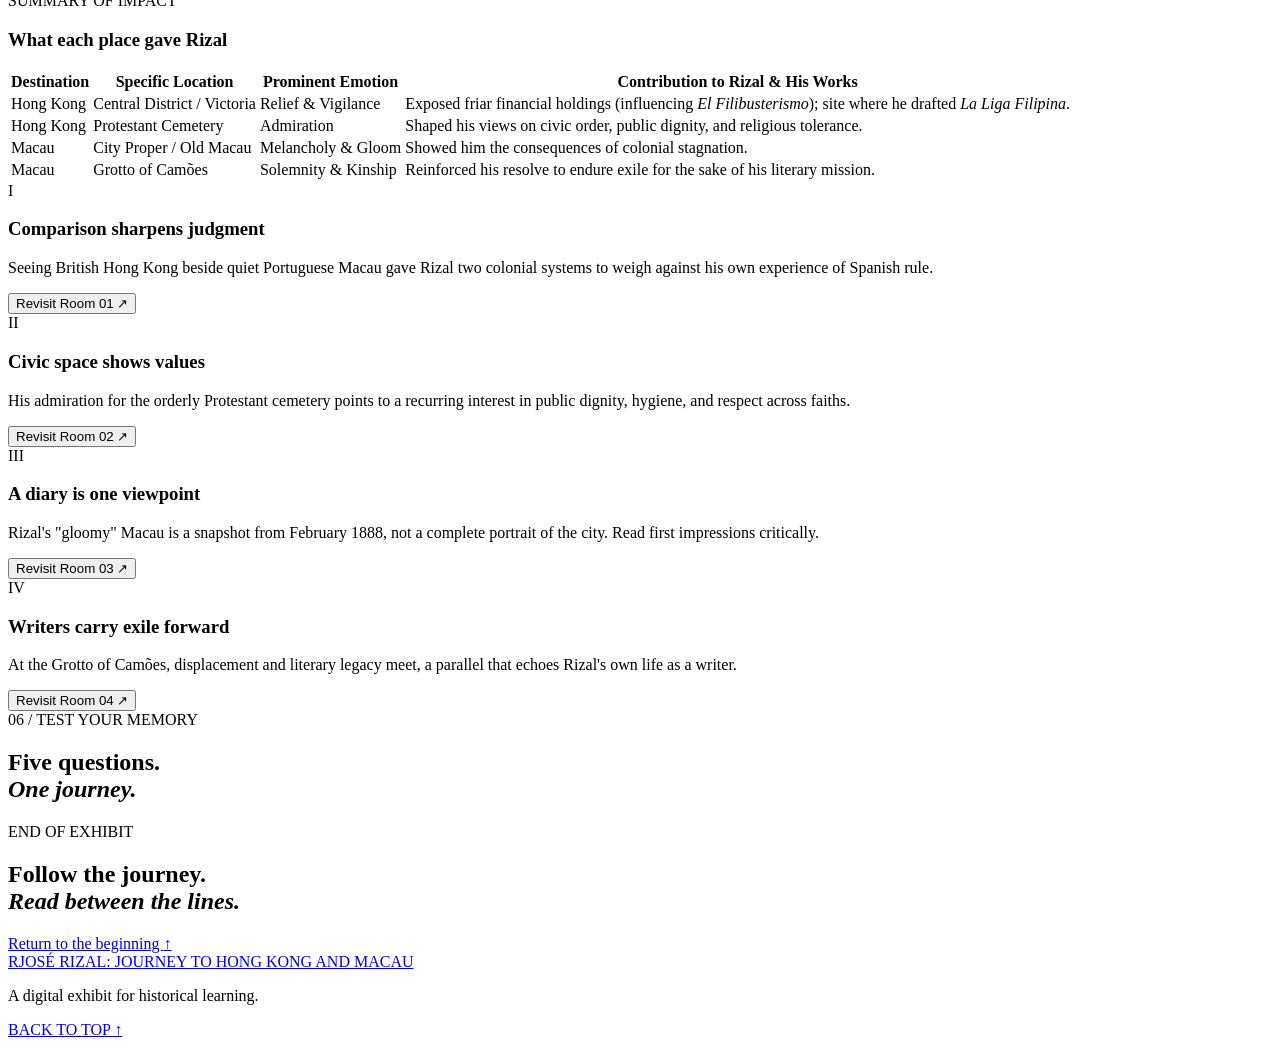
==== commit 421902bd: "Change the small boxed site logo from R to J. Updated the boxed brand mark to J on both the homepage" ====
--- a/public/index.html
+++ b/public/index.html
@@ -9,7 +9,7 @@
 <link rel="preconnect" href="https://fonts.googleapis.com"><link href="https://fonts.googleapis.com/css2?family=DM+Sans:wght@400;500;600;700&family=Playfair+Display:wght@500;600;700&display=swap" rel="stylesheet">
 <link rel="stylesheet" href="https://unpkg.com/leaflet@1.9.4/dist/leaflet.css" crossorigin=""/><style>.leaflet-container{font-family:"DM Sans",sans-serif}</style></head>
 <body x-data="{menu:false, active:'all', modal:null, archiveImage:null}" class="antialiased">
-<div class="progress-bar" id="pbar"></div><header class="site-nav"><a class="brand" href="#home"><span class="brand-mark">R</span><span>JOSÉ RIZAL: JOURNEY TO HONG KONG AND MACAU</span></a><button class="menu-toggle" @click="menu=!menu" aria-label="Toggle navigation">☰</button><nav :class="menu?'nav-links open':'nav-links'"><a href="#journey" @click="menu=false">The Journey</a><a href="#places" @click="menu=false">Exhibit Rooms</a><a href="#reflection" @click="menu=false">Reflection</a></nav></header>
+<div class="progress-bar" id="pbar"></div><header class="site-nav"><a class="brand" href="#home"><span class="brand-mark">J</span><span>JOSÉ RIZAL: JOURNEY TO HONG KONG AND MACAU</span></a><button class="menu-toggle" @click="menu=!menu" aria-label="Toggle navigation">☰</button><nav :class="menu?'nav-links open':'nav-links'"><a href="#journey" @click="menu=false">The Journey</a><a href="#places" @click="menu=false">Exhibit Rooms</a><a href="#reflection" @click="menu=false">Reflection</a></nav></header>
 <main id="home">
 <section class="hero"><div class="hero-shade"></div><!-- Hero portrait removed as requested. --><div class="hero-copy"><p class="eyebrow"><span></span> A DIGITAL HISTORY EXHIBIT · 1888–1892</p><h1>José Rizal’s journey<br>through <em>Hong Kong</em><br>and <em>Macau.</em></h1><p class="hero-intro">Follow José Rizal through Hong Kong and Macau — two neighboring places that left very different impressions on the Filipino writer, traveler, and reformist.</p><a class="primary-link" href="/journey.html">Explore the journey <span>↗</span></a><p class="hero-note">HONG KONG <span>—</span> MACAU <span>—</span> RIZAL'S TRAVELS</p></div><!-- Travel Notes 1888–92 stamp removed for a cleaner hero. --><div class="hero-caption">Two cities. Two moods. One journey.</div></section>
 <section id="journey" class="intro section-wrap"><div class="section-kicker">01 / THE JOURNEY</div><div class="intro-grid"><h2>A traveler’s eye.<br><em>A writer’s memory.</em></h2><div><p class="lead">In 1888, José Rizal traveled to Hong Kong and Macau after the publication of <em>Noli Me Tángere</em>, beginning a journey that shaped his observations of colonial society.</p><p>Hong Kong's busy port and British administration contrasted with the quieter atmosphere he recorded in Portuguese Macau. He visited Macau with José María Basa from February 18–20, 1888, then returned to Hong Kong in 1891–1892 to practice medicine and continue his reform work. Explore four places through Rizal's recorded impressions, historical context, and the ideas they invite us to consider.</p><a class="text-link" href="#places">Step into the exhibit rooms <span>→</span></a></div></div><div class="timeline"><div class="timeline-line"></div><div class="timeline-item"><span class="timeline-dot"></span><span class="timeline-date">1888 · FIRST VISIT</span><strong>Hong Kong</strong><p>Rizal observes a busy British port, its civic order, and its commercial life.</p></div><div class="timeline-item"><span class="timeline-dot"></span><span class="timeline-date">FEBRUARY 18–20, 1888</span><strong>Macau</strong><p>Rizal visits with his friend José María Basa and sees the city and the Grotto of Camões.</p></div><div class="timeline-item"><span class="timeline-dot"></span><span class="timeline-date">1891–1892 · RETURN</span><strong>Hong Kong</strong><p>Rizal practices medicine and prepares reform documents, including work connected with La Liga Filipina.</p></div></div></section>
